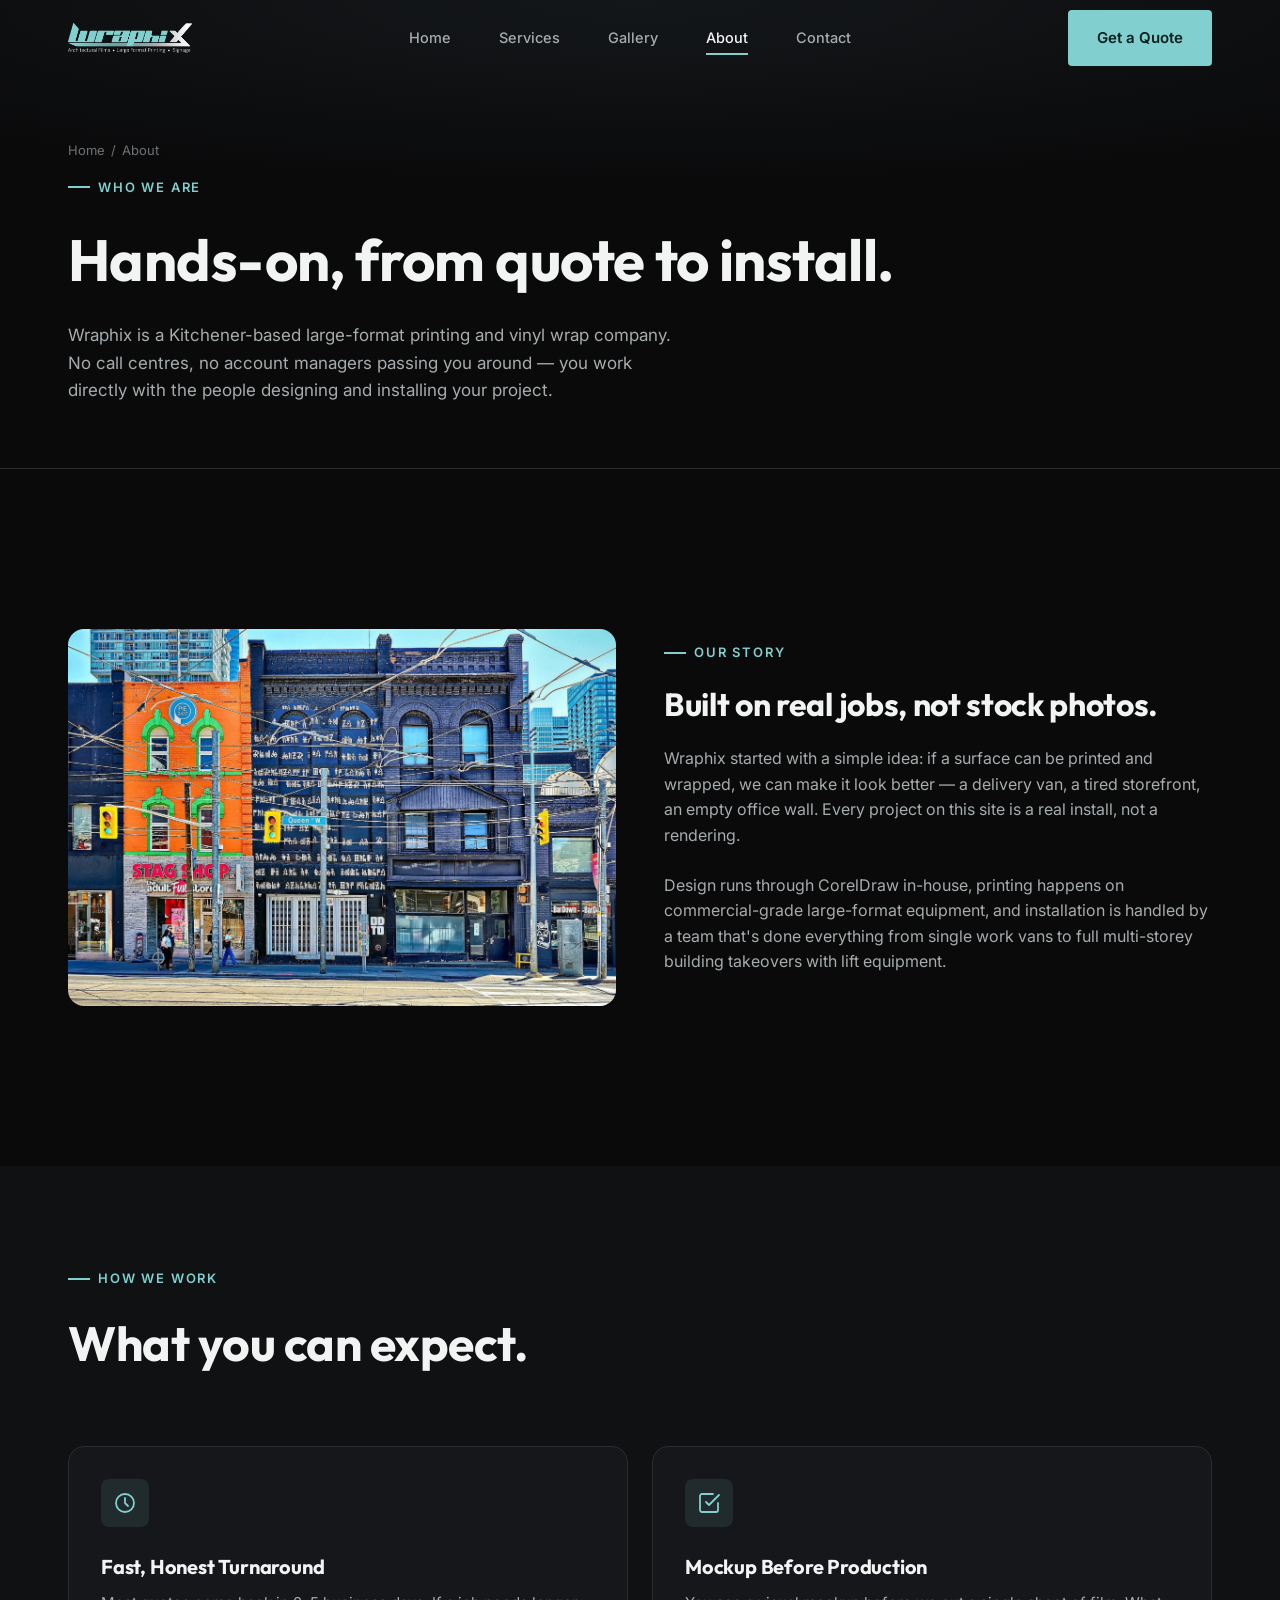
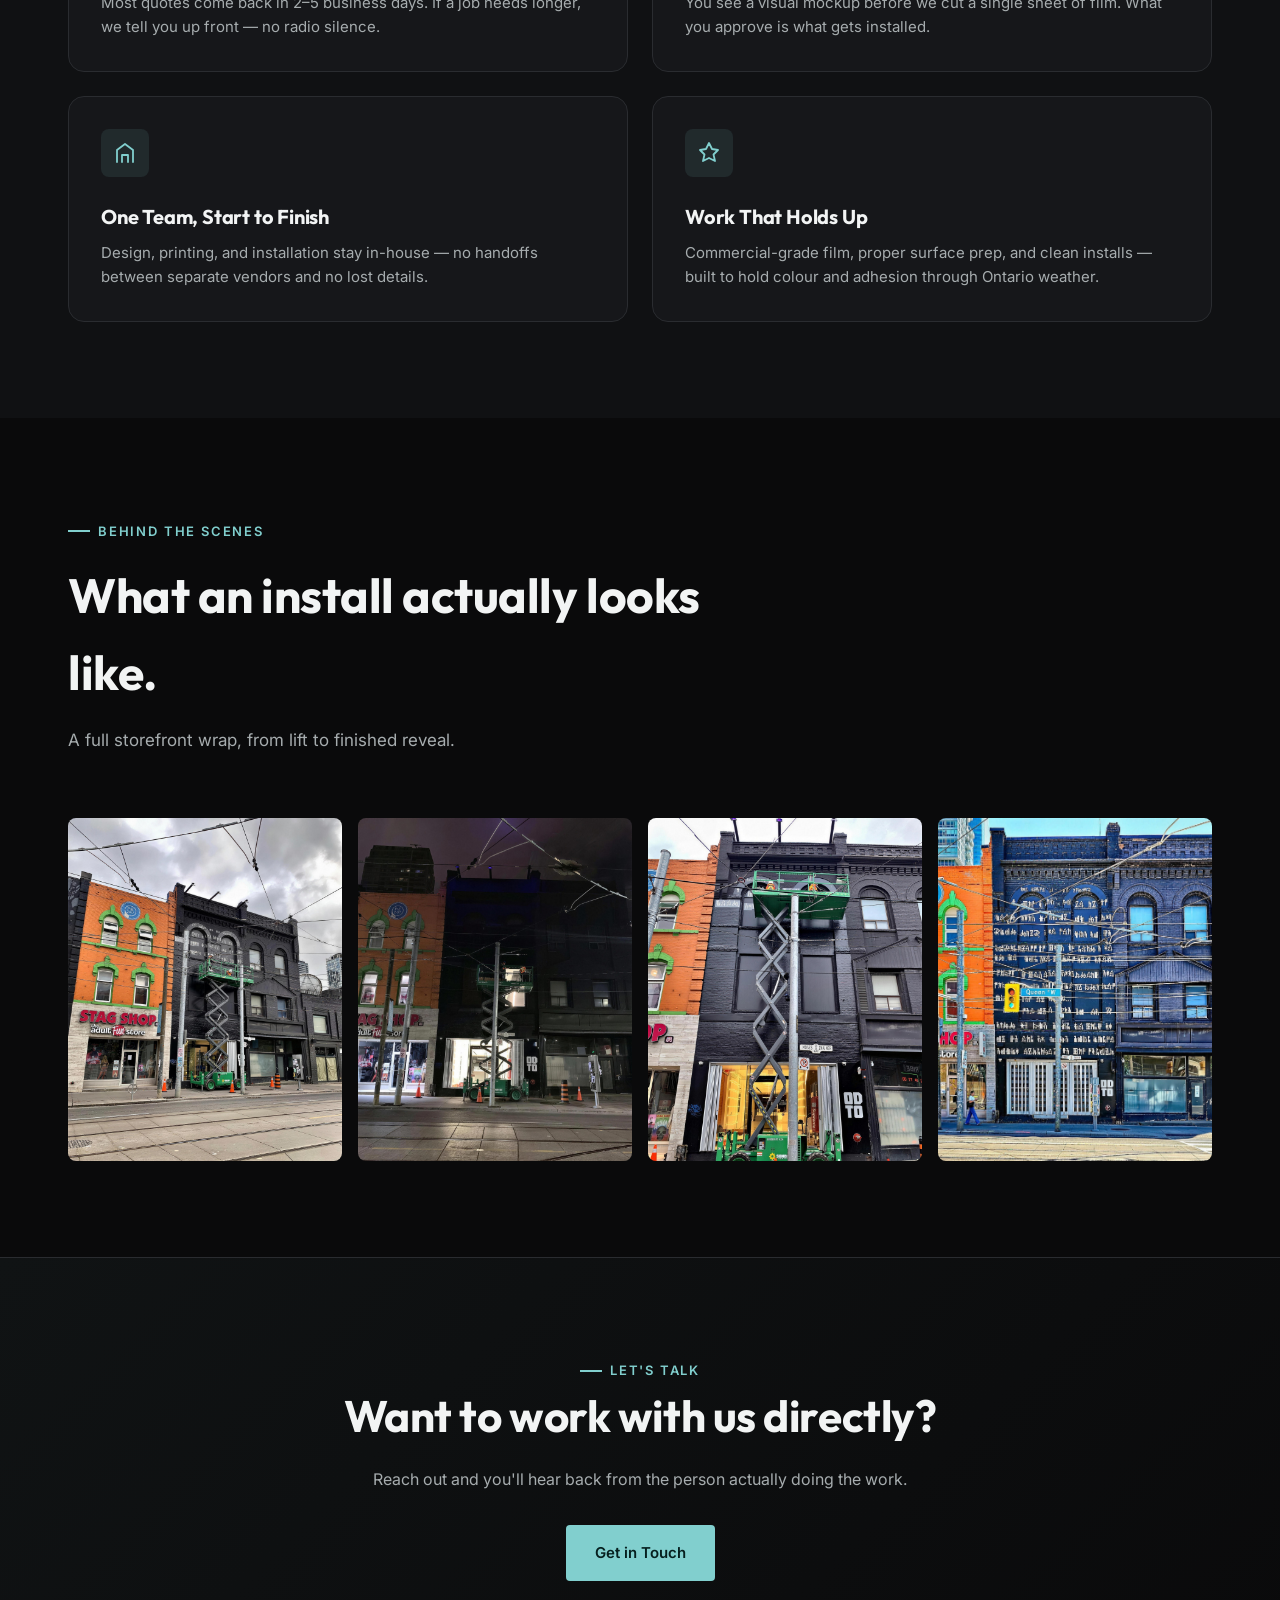
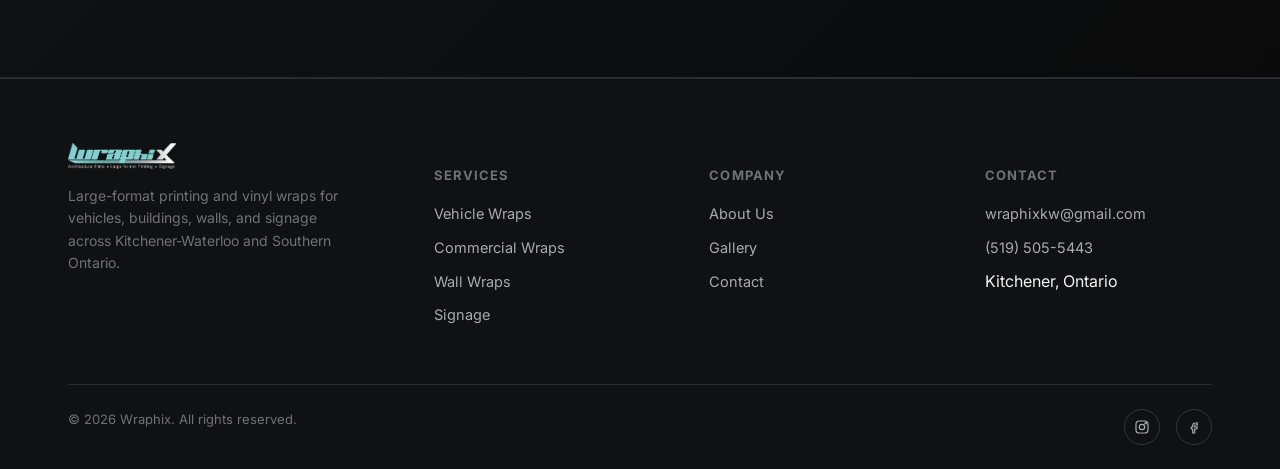
==== about.html @ d56a000b "Wraphix website: 5-page static site with curated gallery Co-Authored-By: Claude Fable 5 <noreply@ant" ====
<!DOCTYPE html>
<html lang="en">
<head>
<meta charset="UTF-8">
<meta name="viewport" content="width=device-width, initial-scale=1.0">
<title>About — Wraphix | Kitchener, Ontario</title>
<meta name="description" content="Wraphix is a hands-on large-format printing and vinyl wrap company based in Kitchener, Ontario — in-house design, printing, and installation.">
<link rel="icon" type="image/png" sizes="32x32" href="assets/logo/favicon-32.png">
<link rel="apple-touch-icon" href="assets/logo/favicon-180.png">
<link rel="preconnect" href="https://fonts.googleapis.com">
<link rel="preconnect" href="https://fonts.gstatic.com" crossorigin>
<link href="https://fonts.googleapis.com/css2?family=Outfit:wght@500;600;700;800&family=Inter:wght@400;500;600;700&display=swap" rel="stylesheet">
<link rel="stylesheet" href="css/styles.css">
</head>
<body>

<nav class="nav">
  <div class="container nav__inner">
    <a href="index.html" class="nav__logo"><img src="assets/logo/wraphix-logo-trimmed.png" alt="Wraphix"></a>
    <div class="nav__links">
      <a href="index.html">Home</a>
      <a href="services.html">Services</a>
      <a href="gallery.html">Gallery</a>
      <a href="about.html" class="is-active">About</a>
      <a href="contact.html">Contact</a>
    </div>
    <div class="nav__actions">
      <a href="contact.html" class="btn btn-primary">Get a Quote</a>
    </div>
    <button class="nav__burger" aria-label="Open menu"><span></span><span></span><span></span></button>
  </div>
</nav>

<div class="mobile-menu">
  <a href="index.html">Home</a>
  <a href="services.html">Services</a>
  <a href="gallery.html">Gallery</a>
  <a href="about.html">About</a>
  <a href="contact.html">Contact</a>
  <a href="contact.html" class="btn btn-primary">Get a Quote</a>
</div>

<section class="page-hero">
  <div class="container">
    <div class="breadcrumb reveal is-visible"><a href="index.html">Home</a><span>/</span><span>About</span></div>
    <span class="eyebrow reveal is-visible" style="margin-top:16px;">Who We Are</span>
    <h1 class="reveal is-visible" style="transition-delay:80ms">Hands-on, from quote to install.</h1>
    <p class="reveal is-visible" style="transition-delay:160ms">Wraphix is a Kitchener-based large-format printing and vinyl wrap company. No call centres, no account managers passing you around — you work directly with the people designing and installing your project.</p>
  </div>
</section>

<section class="section">
  <div class="container">
    <div class="service-detail reveal">
      <div class="service-detail__media">
        <img src="assets/photos/source_normalized/photo_077.jpg" alt="Finished storefront wrap installation, daytime reveal">
      </div>
      <div class="service-detail__body">
        <span class="eyebrow">Our Story</span>
        <h3>Built on real jobs, not stock photos.</h3>
        <p>Wraphix started with a simple idea: if a surface can be printed and wrapped, we can make it look better — a delivery van, a tired storefront, an empty office wall. Every project on this site is a real install, not a rendering.</p>
        <p>Design runs through CorelDraw in-house, printing happens on commercial-grade large-format equipment, and installation is handled by a team that's done everything from single work vans to full multi-storey building takeovers with lift equipment.</p>
      </div>
    </div>
  </div>
</section>

<section class="section section--alt">
  <div class="container">
    <div class="section-head reveal">
      <span class="eyebrow">How We Work</span>
      <h2>What you can expect.</h2>
    </div>
    <div class="values-grid reveal-stagger">
      <div class="card">
        <div class="card__icon">
          <svg viewBox="0 0 24 24" fill="none" stroke="currentColor" stroke-width="1.8" stroke-linecap="round" stroke-linejoin="round"><circle cx="12" cy="12" r="9"/><path d="M12 7v5l3 3"/></svg>
        </div>
        <h3>Fast, Honest Turnaround</h3>
        <p>Most quotes come back in 2–5 business days. If a job needs longer, we tell you up front — no radio silence.</p>
      </div>
      <div class="card">
        <div class="card__icon">
          <svg viewBox="0 0 24 24" fill="none" stroke="currentColor" stroke-width="1.8" stroke-linecap="round" stroke-linejoin="round"><path d="M9 11l3 3L22 4"/><path d="M21 12v7a2 2 0 0 1-2 2H5a2 2 0 0 1-2-2V5a2 2 0 0 1 2-2h11"/></svg>
        </div>
        <h3>Mockup Before Production</h3>
        <p>You see a visual mockup before we cut a single sheet of film. What you approve is what gets installed.</p>
      </div>
      <div class="card">
        <div class="card__icon">
          <svg viewBox="0 0 24 24" fill="none" stroke="currentColor" stroke-width="1.8" stroke-linecap="round" stroke-linejoin="round"><path d="M4 21V9l8-6 8 6v12"/><path d="M9 21v-7h6v7"/></svg>
        </div>
        <h3>One Team, Start to Finish</h3>
        <p>Design, printing, and installation stay in-house — no handoffs between separate vendors and no lost details.</p>
      </div>
      <div class="card">
        <div class="card__icon">
          <svg viewBox="0 0 24 24" fill="none" stroke="currentColor" stroke-width="1.8" stroke-linecap="round" stroke-linejoin="round"><path d="M12 2l3 6 6 1-4.5 4.5L18 20l-6-3-6 3 1.5-6.5L3 9l6-1z"/></svg>
        </div>
        <h3>Work That Holds Up</h3>
        <p>Commercial-grade film, proper surface prep, and clean installs — built to hold colour and adhesion through Ontario weather.</p>
      </div>
    </div>
  </div>
</section>

<section class="section">
  <div class="container">
    <div class="section-head reveal">
      <span class="eyebrow">Behind The Scenes</span>
      <h2>What an install actually looks like.</h2>
      <p>A full storefront wrap, from lift to finished reveal.</p>
    </div>
    <div class="gallery-grid reveal-stagger">
      <div class="gallery-item" data-category="building">
        <img src="assets/photos/source_normalized/photo_005.jpg" data-full="assets/photos/source_normalized/photo_005.jpg" alt="Storefront wrap install in progress, daytime, scissor lift">
        <div class="gallery-item__overlay"><span class="gallery-item__tag">In Progress</span></div>
      </div>
      <div class="gallery-item" data-category="building">
        <img src="assets/photos/source_normalized/photo_069.jpg" data-full="assets/photos/source_normalized/photo_069.jpg" alt="Storefront wrap install at night with lit scissor lift">
        <div class="gallery-item__overlay"><span class="gallery-item__tag">Night Install</span></div>
      </div>
      <div class="gallery-item" data-category="building">
        <img src="assets/photos/source_normalized/photo_071.jpg" data-full="assets/photos/source_normalized/photo_071.jpg" alt="Straight-on night shot of storefront install">
        <div class="gallery-item__overlay"><span class="gallery-item__tag">Night Install</span></div>
      </div>
      <div class="gallery-item" data-category="building">
        <img src="assets/photos/source_normalized/photo_077.jpg" data-full="assets/photos/source_normalized/photo_077.jpg" alt="Finished daytime reveal of the completed storefront wrap">
        <div class="gallery-item__overlay"><span class="gallery-item__tag">Finished</span></div>
      </div>
    </div>
  </div>
</section>

<section class="cta-band">
  <div class="container reveal">
    <span class="eyebrow" style="justify-content:center;">Let's Talk</span>
    <h2>Want to work with us directly?</h2>
    <p>Reach out and you'll hear back from the person actually doing the work.</p>
    <a href="contact.html" class="btn btn-primary">Get in Touch</a>
  </div>
</section>

<footer class="footer">
  <div class="container">
    <div class="footer__top">
      <div class="footer__logo">
        <img src="assets/logo/wraphix-logo-trimmed.png" alt="Wraphix">
        <p>Large-format printing and vinyl wraps for vehicles, buildings, walls, and signage across Kitchener-Waterloo and Southern Ontario.</p>
      </div>
      <div>
        <h5>Services</h5>
        <ul>
          <li><a href="services.html#vehicle-wraps">Vehicle Wraps</a></li>
          <li><a href="services.html#building-wraps">Commercial Wraps</a></li>
          <li><a href="services.html#wall-wraps">Wall Wraps</a></li>
          <li><a href="services.html#signage">Signage</a></li>
        </ul>
      </div>
      <div>
        <h5>Company</h5>
        <ul>
          <li><a href="about.html">About Us</a></li>
          <li><a href="gallery.html">Gallery</a></li>
          <li><a href="contact.html">Contact</a></li>
        </ul>
      </div>
      <div>
        <h5>Contact</h5>
        <ul>
          <li><a href="mailto:wraphixkw@gmail.com">wraphixkw@gmail.com</a></li>
          <li><a href="tel:+15195055443">(519) 505-5443</a></li>
          <li>Kitchener, Ontario</li>
        </ul>
      </div>
    </div>
    <div class="footer__bottom">
      <span>&copy; <span id="year"></span> Wraphix. All rights reserved.</span>
      <div class="social-row">
        <a href="#" aria-label="Instagram"><svg viewBox="0 0 24 24" fill="none" stroke="currentColor" stroke-width="1.8"><rect x="3" y="3" width="18" height="18" rx="5"/><circle cx="12" cy="12" r="4"/><circle cx="17.5" cy="6.5" r="1"/></svg></a>
        <a href="#" aria-label="Facebook"><svg viewBox="0 0 24 24" fill="none" stroke="currentColor" stroke-width="1.8"><path d="M14 9h3V6h-3a4 4 0 0 0-4 4v2H8v3h2v6h3v-6h3l1-3h-4v-2a1 1 0 0 1 1-1z"/></svg></a>
      </div>
    </div>
  </div>
</footer>

<div class="lightbox">
  <button class="lightbox__close" aria-label="Close"><svg viewBox="0 0 24 24" fill="none" stroke="currentColor" stroke-width="2"><path d="M6 6l12 12M18 6L6 18"/></svg></button>
  <button class="lightbox__nav lightbox__nav--prev" aria-label="Previous"><svg viewBox="0 0 24 24" fill="none" stroke="currentColor" stroke-width="2"><path d="M15 18l-6-6 6-6"/></svg></button>
  <img src="" alt="">
  <button class="lightbox__nav lightbox__nav--next" aria-label="Next"><svg viewBox="0 0 24 24" fill="none" stroke="currentColor" stroke-width="2"><path d="M9 18l6-6-6-6"/></svg></button>
</div>

<script src="js/main.js"></script>
</body>
</html>
---- css/styles.css ----
/* ==========================================================================
   Wraphix — Design System
   Matte black / satin black + Tiffany blue
   ========================================================================== */

:root {
  /* Brand */
  --color-black: #0a0a0b;
  --color-black-soft: #101113;
  --color-surface: #16171a;
  --color-surface-2: #1d1f22;
  --color-border: #2a2c30;
  --color-border-light: #35373c;

  --color-tiffany: #81cfce;
  --color-tiffany-bright: #9fe3e1;
  --color-tiffany-dim: #5da6a5;
  --color-tiffany-10: rgba(129, 207, 206, 0.1);
  --color-tiffany-20: rgba(129, 207, 206, 0.2);

  --color-text: #f2f4f4;
  --color-text-muted: #a6acae;
  --color-text-dim: #6e7376;

  --color-danger: #e5484d;
  --color-success: #81cfce;

  /* Type */
  --font-display: 'Outfit', 'Helvetica Neue', Arial, sans-serif;
  --font-body: 'Inter', 'Helvetica Neue', Arial, sans-serif;

  /* Spacing (8pt scale) */
  --space-1: 4px;
  --space-2: 8px;
  --space-3: 16px;
  --space-4: 24px;
  --space-5: 32px;
  --space-6: 48px;
  --space-7: 64px;
  --space-8: 96px;
  --space-9: 128px;

  /* Radius */
  --radius-sm: 4px;
  --radius-md: 8px;
  --radius-lg: 16px;

  /* Motion */
  --ease-out: cubic-bezier(0.16, 1, 0.3, 1);
  --ease-in-out: cubic-bezier(0.65, 0, 0.35, 1);
  --dur-fast: 180ms;
  --dur-base: 280ms;
  --dur-slow: 500ms;

  /* Layout */
  --container-max: 1240px;
  --nav-height: 76px;
}

/* ---- Reset ---- */
*, *::before, *::after { box-sizing: border-box; }
html { -webkit-text-size-adjust: 100%; scroll-behavior: smooth; }
@media (prefers-reduced-motion: reduce) {
  html { scroll-behavior: auto; }
  *, *::before, *::after {
    animation-duration: 0.01ms !important;
    animation-iteration-count: 1 !important;
    transition-duration: 0.01ms !important;
    scroll-behavior: auto !important;
  }
}

body {
  margin: 0;
  background: var(--color-black);
  color: var(--color-text);
  font-family: var(--font-body);
  font-size: 16px;
  line-height: 1.6;
  -webkit-font-smoothing: antialiased;
  overflow-x: hidden;
}

img { max-width: 100%; display: block; }
a { color: inherit; text-decoration: none; }
button { font-family: inherit; cursor: pointer; }
ul { margin: 0; padding: 0; list-style: none; }
h1, h2, h3, h4 { margin: 0; font-family: var(--font-display); font-weight: 700; letter-spacing: -0.01em; }
p { margin: 0; }

.container {
  max-width: var(--container-max);
  margin: 0 auto;
  padding: 0 var(--space-4);
}
@media (min-width: 768px) {
  .container { padding: 0 var(--space-6); }
}

section { position: relative; }

/* ---- Utility ---- */
.eyebrow {
  display: inline-flex;
  align-items: center;
  gap: var(--space-2);
  font-family: var(--font-body);
  font-size: 13px;
  font-weight: 600;
  letter-spacing: 0.14em;
  text-transform: uppercase;
  color: var(--color-tiffany);
}
.eyebrow::before {
  content: '';
  width: 22px;
  height: 2px;
  background: var(--color-tiffany);
  display: inline-block;
}

.text-muted { color: var(--color-text-muted); }

.btn {
  display: inline-flex;
  align-items: center;
  justify-content: center;
  gap: var(--space-2);
  padding: 15px 28px;
  border-radius: var(--radius-sm);
  font-family: var(--font-body);
  font-weight: 600;
  font-size: 15px;
  border: 1.5px solid transparent;
  transition: transform var(--dur-fast) var(--ease-out), background var(--dur-base) var(--ease-out), border-color var(--dur-base) var(--ease-out), box-shadow var(--dur-base) var(--ease-out);
  touch-action: manipulation;
  min-height: 48px;
  white-space: nowrap;
}
.btn:active { transform: scale(0.97); }
.btn-primary {
  background: var(--color-tiffany);
  color: #06201f;
}
.btn-primary:hover {
  background: var(--color-tiffany-bright);
  box-shadow: 0 0 0 6px var(--color-tiffany-10);
}
.btn-outline {
  background: transparent;
  border-color: var(--color-border-light);
  color: var(--color-text);
}
.btn-outline:hover {
  border-color: var(--color-tiffany);
  color: var(--color-tiffany);
}
.btn-block { width: 100%; }

/* ---- Nav ---- */
.nav {
  position: fixed;
  top: 0; left: 0; right: 0;
  height: var(--nav-height);
  display: flex;
  align-items: center;
  z-index: 1000;
  background: transparent;
  border-bottom: 1px solid transparent;
  transition: background var(--dur-base) var(--ease-out), border-color var(--dur-base) var(--ease-out), height var(--dur-base) var(--ease-out);
}
.nav.is-scrolled {
  background: rgba(10, 10, 11, 0.86);
  backdrop-filter: blur(14px);
  -webkit-backdrop-filter: blur(14px);
  border-bottom: 1px solid var(--color-border);
  height: 68px;
}
.nav__inner {
  width: 100%;
  display: flex;
  align-items: center;
  justify-content: space-between;
  gap: var(--space-4);
}
.nav__logo img { height: 30px; width: auto; }
.nav__links {
  display: none;
  align-items: center;
  gap: var(--space-6);
}
.nav__links a {
  font-size: 14.5px;
  font-weight: 500;
  color: var(--color-text-muted);
  position: relative;
  padding: 6px 0;
  transition: color var(--dur-fast) var(--ease-out);
}
.nav__links a:hover, .nav__links a.is-active { color: var(--color-text); }
.nav__links a::after {
  content: '';
  position: absolute;
  left: 0; right: 100%; bottom: 0;
  height: 2px;
  background: var(--color-tiffany);
  transition: right var(--dur-base) var(--ease-out);
}
.nav__links a:hover::after, .nav__links a.is-active::after { right: 0; }
.nav__actions { display: none; align-items: center; gap: var(--space-4); }
@media (min-width: 900px) {
  .nav__links, .nav__actions { display: flex; }
}

.nav__burger {
  display: flex;
  flex-direction: column;
  justify-content: center;
  gap: 5px;
  width: 44px;
  height: 44px;
  align-items: center;
  background: none;
  border: none;
  z-index: 1100;
}
.nav__burger span {
  width: 22px;
  height: 2px;
  background: var(--color-text);
  transition: transform var(--dur-base) var(--ease-out), opacity var(--dur-fast);
}
.nav__burger.is-open span:nth-child(1) { transform: translateY(7px) rotate(45deg); }
.nav__burger.is-open span:nth-child(2) { opacity: 0; }
.nav__burger.is-open span:nth-child(3) { transform: translateY(-7px) rotate(-45deg); }
@media (min-width: 900px) { .nav__burger { display: none; } }

.mobile-menu {
  position: fixed;
  inset: 0;
  background: var(--color-black-soft);
  z-index: 1050;
  display: flex;
  flex-direction: column;
  justify-content: center;
  gap: var(--space-5);
  padding: var(--space-6);
  transform: translateY(-100%);
  transition: transform var(--dur-slow) var(--ease-in-out);
  opacity: 0;
  visibility: hidden;
}
.mobile-menu.is-open {
  transform: translateY(0);
  opacity: 1;
  visibility: visible;
}
.mobile-menu a {
  font-family: var(--font-display);
  font-size: 34px;
  font-weight: 600;
  color: var(--color-text);
}
.mobile-menu a:active, .mobile-menu a:hover { color: var(--color-tiffany); }
.mobile-menu .btn { margin-top: var(--space-3); align-self: flex-start; }

/* ---- Hero ---- */
.hero {
  min-height: 100vh;
  min-height: 100dvh;
  display: flex;
  align-items: center;
  padding-top: var(--nav-height);
  position: relative;
  overflow: hidden;
  background: radial-gradient(120% 90% at 50% -10%, #14171a 0%, var(--color-black) 60%);
}
.hero__stripes {
  position: absolute;
  inset: 0;
  z-index: 0;
  opacity: 0.5;
  background-image: repeating-linear-gradient(
    115deg,
    transparent 0px,
    transparent 68px,
    rgba(129,207,206,0.05) 68px,
    rgba(129,207,206,0.05) 70px
  );
  animation: stripeDrift 34s linear infinite;
}
@keyframes stripeDrift {
  from { background-position: 0 0; }
  to { background-position: 900px 0; }
}
.hero__glow {
  position: absolute;
  width: 60vw;
  height: 60vw;
  max-width: 700px;
  max-height: 700px;
  border-radius: 50%;
  background: radial-gradient(circle, rgba(129,207,206,0.16), transparent 70%);
  top: 10%;
  right: -10%;
  z-index: 0;
  pointer-events: none;
}
.hero__content { position: relative; z-index: 2; max-width: 780px; padding-top: var(--space-6); padding-bottom: var(--space-7); }
.hero__title {
  font-size: clamp(40px, 8vw, 84px);
  line-height: 1.02;
  margin: var(--space-4) 0 var(--space-4);
  color: var(--color-text);
}
.hero__title em {
  font-style: normal;
  color: var(--color-tiffany);
}
.hero__sub {
  font-size: clamp(16px, 2vw, 19px);
  color: var(--color-text-muted);
  max-width: 560px;
  margin-bottom: var(--space-6);
}
.hero__ctas { display: flex; flex-wrap: wrap; gap: var(--space-3); }
.hero__stats {
  display: grid;
  grid-template-columns: repeat(3, 1fr);
  gap: var(--space-4);
  margin-top: var(--space-7);
  max-width: 640px;
}
.hero__stat-num {
  font-family: var(--font-display);
  font-size: clamp(24px, 4vw, 34px);
  font-weight: 700;
  color: var(--color-text);
}
.hero__stat-label {
  font-size: 13px;
  color: var(--color-text-dim);
  margin-top: 2px;
}
.hero__scroll {
  position: absolute;
  bottom: var(--space-4);
  left: 50%;
  transform: translateX(-50%);
  display: flex;
  flex-direction: column;
  align-items: center;
  gap: var(--space-2);
  color: var(--color-text-dim);
  font-size: 11px;
  letter-spacing: 0.12em;
  text-transform: uppercase;
  z-index: 2;
}
.hero__scroll-line {
  width: 1px;
  height: 34px;
  background: linear-gradient(to bottom, var(--color-tiffany), transparent);
  animation: scrollPulse 1.8s ease-in-out infinite;
}
@keyframes scrollPulse {
  0%, 100% { opacity: 0.3; }
  50% { opacity: 1; }
}

/* ---- Section scaffolding ---- */
.section { padding: var(--space-8) 0; }
.section-head { max-width: 640px; margin-bottom: var(--space-7); }
.section-head h2 {
  font-size: clamp(30px, 4.5vw, 48px);
  margin-top: var(--space-3);
  color: var(--color-text);
}
.section-head p { margin-top: var(--space-3); color: var(--color-text-muted); font-size: 17px; }
.section--alt { background: var(--color-black-soft); }

/* ---- Reveal-on-scroll ---- */
.reveal {
  opacity: 0;
  transform: translateY(28px);
  transition: opacity var(--dur-slow) var(--ease-out), transform var(--dur-slow) var(--ease-out);
}
.reveal.is-visible { opacity: 1; transform: translateY(0); }
.reveal-stagger > * {
  opacity: 0;
  transform: translateY(24px);
  transition: opacity var(--dur-slow) var(--ease-out), transform var(--dur-slow) var(--ease-out);
}
.reveal-stagger.is-visible > * { opacity: 1; transform: translateY(0); }
.reveal-stagger.is-visible > *:nth-child(1) { transition-delay: 0ms; }
.reveal-stagger.is-visible > *:nth-child(2) { transition-delay: 60ms; }
.reveal-stagger.is-visible > *:nth-child(3) { transition-delay: 120ms; }
.reveal-stagger.is-visible > *:nth-child(4) { transition-delay: 180ms; }
.reveal-stagger.is-visible > *:nth-child(5) { transition-delay: 240ms; }
.reveal-stagger.is-visible > *:nth-child(6) { transition-delay: 300ms; }

/* ---- Service cards ---- */
.grid-services {
  display: grid;
  grid-template-columns: 1fr;
  gap: var(--space-4);
}
@media (min-width: 640px) { .grid-services { grid-template-columns: repeat(2, 1fr); } }
@media (min-width: 1024px) { .grid-services { grid-template-columns: repeat(3, 1fr); } }

.card {
  background: var(--color-surface);
  border: 1px solid var(--color-border);
  border-radius: var(--radius-lg);
  padding: var(--space-5);
  transition: border-color var(--dur-base) var(--ease-out), transform var(--dur-base) var(--ease-out), background var(--dur-base) var(--ease-out);
}
.card:hover {
  border-color: var(--color-tiffany-dim);
  transform: translateY(-4px);
  background: var(--color-surface-2);
}
.card__icon {
  width: 48px;
  height: 48px;
  border-radius: var(--radius-md);
  background: var(--color-tiffany-10);
  display: flex;
  align-items: center;
  justify-content: center;
  color: var(--color-tiffany);
  margin-bottom: var(--space-4);
  transition: background var(--dur-base) var(--ease-out), transform var(--dur-base) var(--ease-out);
}
.card:hover .card__icon { background: var(--color-tiffany); color: #06201f; transform: scale(1.06); }
.card__icon svg { width: 24px; height: 24px; }
.card h3 { font-size: 20px; margin-bottom: var(--space-2); color: var(--color-text); }
.card p { color: var(--color-text-muted); font-size: 15px; }
.card__link {
  display: inline-flex;
  align-items: center;
  gap: 6px;
  margin-top: var(--space-4);
  font-size: 14px;
  font-weight: 600;
  color: var(--color-tiffany);
}
.card__link svg { width: 16px; height: 16px; transition: transform var(--dur-fast) var(--ease-out); }
.card__link:hover svg { transform: translateX(3px); }

/* ---- Process steps ---- */
.process {
  display: grid;
  grid-template-columns: 1fr;
  gap: var(--space-5);
  counter-reset: step;
}
@media (min-width: 768px) { .process { grid-template-columns: repeat(4, 1fr); } }
.process__step { position: relative; padding-left: var(--space-5); border-left: 1px solid var(--color-border); }
@media (min-width: 768px) { .process__step { padding-left: 0; border-left: none; padding-top: var(--space-5); border-top: 1px solid var(--color-border); } }
.process__num {
  font-family: var(--font-display);
  font-size: 42px;
  font-weight: 700;
  color: var(--color-tiffany);
  opacity: 0.85;
  line-height: 1;
}
.process__step h4 { margin-top: var(--space-2); font-size: 18px; color: var(--color-text); }
.process__step p { margin-top: var(--space-2); color: var(--color-text-muted); font-size: 14.5px; }

/* ---- Gallery ---- */
.filter-bar {
  display: flex;
  gap: var(--space-2);
  flex-wrap: wrap;
  margin-bottom: var(--space-6);
}
.filter-btn {
  padding: 10px 18px;
  border-radius: 999px;
  border: 1px solid var(--color-border-light);
  background: transparent;
  color: var(--color-text-muted);
  font-size: 14px;
  font-weight: 500;
  transition: all var(--dur-base) var(--ease-out);
  min-height: 44px;
}
.filter-btn:hover { border-color: var(--color-tiffany); color: var(--color-text); }
.filter-btn.is-active {
  background: var(--color-tiffany);
  border-color: var(--color-tiffany);
  color: #06201f;
}

.gallery-grid {
  display: grid;
  grid-template-columns: repeat(2, 1fr);
  gap: var(--space-3);
}
@media (min-width: 640px) { .gallery-grid { grid-template-columns: repeat(3, 1fr); } }
@media (min-width: 1024px) { .gallery-grid { grid-template-columns: repeat(4, 1fr); } }

.gallery-item {
  position: relative;
  overflow: hidden;
  border-radius: var(--radius-md);
  aspect-ratio: 4 / 5;
  background: var(--color-surface);
  cursor: pointer;
  transition: transform var(--dur-base) var(--ease-out);
}
.gallery-item.is-hidden { display: none; }
.gallery-item img {
  width: 100%;
  height: 100%;
  object-fit: cover;
  transition: transform var(--dur-slow) var(--ease-out), filter var(--dur-base) var(--ease-out);
}
.gallery-item:hover img { transform: scale(1.08); }
.gallery-item__overlay {
  position: absolute;
  inset: 0;
  background: linear-gradient(to top, rgba(10,10,11,0.88) 0%, rgba(10,10,11,0) 55%);
  display: flex;
  align-items: flex-end;
  padding: var(--space-3);
  opacity: 0;
  transition: opacity var(--dur-base) var(--ease-out);
}
.gallery-item:hover .gallery-item__overlay { opacity: 1; }
.gallery-item__tag {
  font-size: 12px;
  font-weight: 600;
  letter-spacing: 0.04em;
  color: var(--color-tiffany-bright);
  text-transform: uppercase;
}

/* Lightbox */
.lightbox {
  position: fixed;
  inset: 0;
  background: rgba(6, 6, 7, 0.95);
  z-index: 2000;
  display: flex;
  align-items: center;
  justify-content: center;
  padding: var(--space-4);
  opacity: 0;
  visibility: hidden;
  transition: opacity var(--dur-base) var(--ease-out);
}
.lightbox.is-open { opacity: 1; visibility: visible; }
.lightbox img {
  max-width: 92vw;
  max-height: 84vh;
  border-radius: var(--radius-md);
  transform: scale(0.96);
  transition: transform var(--dur-base) var(--ease-out);
}
.lightbox.is-open img { transform: scale(1); }
.lightbox__close {
  position: absolute;
  top: var(--space-4);
  right: var(--space-4);
  width: 48px;
  height: 48px;
  border-radius: 50%;
  background: var(--color-surface);
  border: 1px solid var(--color-border-light);
  display: flex;
  align-items: center;
  justify-content: center;
  color: var(--color-text);
}
.lightbox__close:hover { color: var(--color-tiffany); border-color: var(--color-tiffany); }
.lightbox__nav {
  position: absolute;
  top: 50%;
  transform: translateY(-50%);
  width: 48px;
  height: 48px;
  border-radius: 50%;
  background: var(--color-surface);
  border: 1px solid var(--color-border-light);
  display: flex;
  align-items: center;
  justify-content: center;
  color: var(--color-text);
}
.lightbox__nav:hover { color: var(--color-tiffany); border-color: var(--color-tiffany); }
.lightbox__nav--prev { left: var(--space-4); }
.lightbox__nav--next { right: var(--space-4); }
@media (max-width: 640px) { .lightbox__nav { display: none; } }

/* ---- Logo strip ---- */
.marquee {
  overflow: hidden;
  border-top: 1px solid var(--color-border);
  border-bottom: 1px solid var(--color-border);
  padding: var(--space-5) 0;
}
.marquee__track {
  display: flex;
  gap: var(--space-8);
  white-space: nowrap;
  animation: marqueeScroll 28s linear infinite;
  width: max-content;
}
.marquee__track span {
  font-family: var(--font-display);
  font-size: 22px;
  font-weight: 600;
  color: var(--color-text-dim);
  letter-spacing: 0.02em;
}
@keyframes marqueeScroll {
  from { transform: translateX(0); }
  to { transform: translateX(-50%); }
}

/* ---- Stats band ---- */
.stats-band {
  display: grid;
  grid-template-columns: repeat(2, 1fr);
  gap: var(--space-5);
}
@media (min-width: 768px) { .stats-band { grid-template-columns: repeat(4, 1fr); } }
.stat-block { text-align: left; }
.stat-block__num {
  font-family: var(--font-display);
  font-size: clamp(32px, 5vw, 52px);
  font-weight: 700;
  color: var(--color-tiffany);
}
.stat-block__label { color: var(--color-text-muted); font-size: 14px; margin-top: var(--space-2); }

/* ---- Testimonials ---- */
.testimonial-card {
  background: var(--color-surface);
  border: 1px solid var(--color-border);
  border-radius: var(--radius-lg);
  padding: var(--space-5);
}
.testimonial-card p.quote { font-size: 17px; color: var(--color-text); line-height: 1.6; }
.testimonial-card .who { margin-top: var(--space-4); display: flex; align-items: center; gap: var(--space-3); }
.testimonial-card .who .initials {
  width: 40px; height: 40px; border-radius: 50%;
  background: var(--color-tiffany-10); color: var(--color-tiffany);
  display: flex; align-items: center; justify-content: center;
  font-weight: 700; font-size: 14px;
}
.testimonial-card .who .name { font-weight: 600; font-size: 14px; }
.testimonial-card .who .role { color: var(--color-text-dim); font-size: 13px; }
.stars { color: var(--color-tiffany); display: flex; gap: 2px; margin-bottom: var(--space-3); }
.stars svg { width: 15px; height: 15px; }

/* ---- CTA band ---- */
.cta-band {
  background: linear-gradient(135deg, #101314 0%, #0a0a0b 100%);
  border-top: 1px solid var(--color-border);
  border-bottom: 1px solid var(--color-border);
  padding: var(--space-8) 0;
  text-align: center;
  position: relative;
  overflow: hidden;
}
.cta-band h2 { font-size: clamp(28px, 4vw, 44px); }
.cta-band p { margin-top: var(--space-3); color: var(--color-text-muted); }
.cta-band .btn { margin-top: var(--space-5); }

/* ---- Footer ---- */
.footer {
  background: var(--color-black-soft);
  border-top: 1px solid var(--color-border);
  padding: var(--space-7) 0 var(--space-4);
}
.footer__top {
  display: grid;
  grid-template-columns: 1fr;
  gap: var(--space-6);
}
@media (min-width: 768px) { .footer__top { grid-template-columns: 1.4fr 1fr 1fr 1fr; } }
.footer__logo img { height: 26px; margin-bottom: var(--space-3); }
.footer__top p { color: var(--color-text-dim); font-size: 14px; max-width: 280px; }
.footer h5 { font-size: 13px; text-transform: uppercase; letter-spacing: 0.08em; color: var(--color-text-dim); margin-bottom: var(--space-3); }
.footer ul li { margin-bottom: var(--space-2); }
.footer ul li a { color: var(--color-text-muted); font-size: 14.5px; transition: color var(--dur-fast); }
.footer ul li a:hover { color: var(--color-tiffany); }
.footer__bottom {
  margin-top: var(--space-6);
  padding-top: var(--space-4);
  border-top: 1px solid var(--color-border);
  display: flex;
  flex-wrap: wrap;
  justify-content: space-between;
  gap: var(--space-3);
  color: var(--color-text-dim);
  font-size: 13px;
}
.social-row { display: flex; gap: var(--space-3); }
.social-row a {
  width: 36px; height: 36px; border-radius: 50%;
  border: 1px solid var(--color-border-light);
  display: flex; align-items: center; justify-content: center;
  color: var(--color-text-muted);
  transition: all var(--dur-base) var(--ease-out);
}
.social-row a:hover { border-color: var(--color-tiffany); color: var(--color-tiffany); }
.social-row svg { width: 16px; height: 16px; }

/* ---- Page hero (non-home) ---- */
.page-hero {
  padding: calc(var(--nav-height) + var(--space-7)) 0 var(--space-7);
  background: radial-gradient(120% 60% at 50% 0%, #14171a 0%, var(--color-black) 65%);
  border-bottom: 1px solid var(--color-border);
}
.page-hero h1 { font-size: clamp(34px, 6vw, 58px); margin-top: var(--space-3); }
.page-hero p { margin-top: var(--space-3); color: var(--color-text-muted); font-size: 17px; max-width: 620px; }
.breadcrumb { font-size: 13px; color: var(--color-text-dim); display:flex; gap: 6px; align-items:center; }
.breadcrumb a:hover { color: var(--color-tiffany); }

/* ---- Detail rows (services page) ---- */
.service-detail {
  display: grid;
  grid-template-columns: 1fr;
  gap: var(--space-6);
  align-items: center;
  padding: var(--space-7) 0;
  border-bottom: 1px solid var(--color-border);
}
@media (min-width: 900px) { .service-detail { grid-template-columns: 1fr 1fr; } }
.service-detail:last-child { border-bottom: none; }
.service-detail.is-reversed .service-detail__media { order: -1; }
@media (min-width: 900px) {
  .service-detail.is-reversed .service-detail__media { order: 2; }
}
.service-detail__media {
  border-radius: var(--radius-lg);
  overflow: hidden;
  aspect-ratio: 16/11;
  background: var(--color-surface);
}
.service-detail__media img { width: 100%; height: 100%; object-fit: cover; }
.service-detail__body h3 { font-size: clamp(24px, 3vw, 32px); margin: var(--space-3) 0; }
.service-detail__body p { color: var(--color-text-muted); font-size: 16px; margin-bottom: var(--space-4); }
.check-list li {
  display: flex;
  gap: var(--space-2);
  align-items: flex-start;
  font-size: 15px;
  color: var(--color-text);
  margin-bottom: var(--space-2);
}
.check-list svg { width: 18px; height: 18px; color: var(--color-tiffany); flex-shrink: 0; margin-top: 2px; }

/* ---- Forms ---- */
.form-grid {
  display: grid;
  grid-template-columns: 1fr;
  gap: var(--space-4);
}
@media (min-width: 640px) { .form-grid.cols-2 { grid-template-columns: 1fr 1fr; } }
.field { display: flex; flex-direction: column; gap: var(--space-2); }
.field label { font-size: 13.5px; font-weight: 600; color: var(--color-text-muted); }
.field label .req { color: var(--color-tiffany); }
.field input, .field select, .field textarea {
  background: var(--color-surface);
  border: 1.5px solid var(--color-border-light);
  border-radius: var(--radius-sm);
  padding: 13px 14px;
  color: var(--color-text);
  font-family: var(--font-body);
  font-size: 15px;
  min-height: 48px;
  transition: border-color var(--dur-fast) var(--ease-out), box-shadow var(--dur-fast) var(--ease-out);
}
.field textarea { min-height: 120px; resize: vertical; }
.field input:focus, .field select:focus, .field textarea:focus {
  outline: none;
  border-color: var(--color-tiffany);
  box-shadow: 0 0 0 4px var(--color-tiffany-10);
}
.field .hint { font-size: 12.5px; color: var(--color-text-dim); }
.field .error-msg { font-size: 12.5px; color: var(--color-danger); display: none; }
.field.has-error input, .field.has-error select, .field.has-error textarea { border-color: var(--color-danger); }
.field.has-error .error-msg { display: block; }
.form-success {
  display: none;
  align-items: center;
  gap: var(--space-3);
  background: var(--color-tiffany-10);
  border: 1px solid var(--color-tiffany-dim);
  border-radius: var(--radius-md);
  padding: var(--space-4);
  margin-top: var(--space-4);
  color: var(--color-tiffany-bright);
  font-size: 14.5px;
}
.form-success.is-visible { display: flex; }
.form-success svg { width: 22px; height: 22px; flex-shrink: 0; }

/* ---- Contact info cards ---- */
.info-card {
  display: flex;
  gap: var(--space-3);
  align-items: flex-start;
  padding: var(--space-4) 0;
  border-bottom: 1px solid var(--color-border);
}
.info-card:last-child { border-bottom: none; }
.info-card__icon {
  width: 40px; height: 40px; border-radius: var(--radius-md);
  background: var(--color-tiffany-10); color: var(--color-tiffany);
  display: flex; align-items: center; justify-content: center; flex-shrink: 0;
}
.info-card__icon svg { width: 20px; height: 20px; }
.info-card h4 { font-size: 15px; color: var(--color-text); margin-bottom: 2px; }
.info-card p, .info-card a { font-size: 14.5px; color: var(--color-text-muted); }
.info-card a:hover { color: var(--color-tiffany); }

/* ---- About page ---- */
.timeline { position: relative; padding-left: var(--space-5); border-left: 1px solid var(--color-border); }
.timeline__item { position: relative; padding-bottom: var(--space-6); }
.timeline__item:last-child { padding-bottom: 0; }
.timeline__item::before {
  content: '';
  position: absolute;
  left: calc(var(--space-5) * -1 - 4px);
  top: 4px;
  width: 9px; height: 9px;
  border-radius: 50%;
  background: var(--color-tiffany);
  box-shadow: 0 0 0 4px var(--color-black);
}
.timeline__year { font-family: var(--font-display); color: var(--color-tiffany); font-size: 14px; font-weight: 700; letter-spacing: 0.04em; }
.timeline__item h4 { margin-top: var(--space-2); font-size: 18px; }
.timeline__item p { margin-top: var(--space-2); color: var(--color-text-muted); font-size: 14.5px; }

.values-grid { display: grid; grid-template-columns: 1fr; gap: var(--space-4); }
@media (min-width: 768px) { .values-grid { grid-template-columns: repeat(2,1fr); } }

/* ---- Misc ---- */
.divider { height: 1px; background: var(--color-border); width: 100%; }
.pill { display: inline-block; padding: 5px 12px; border-radius: 999px; background: var(--color-tiffany-10); color: var(--color-tiffany); font-size: 12.5px; font-weight: 600; }
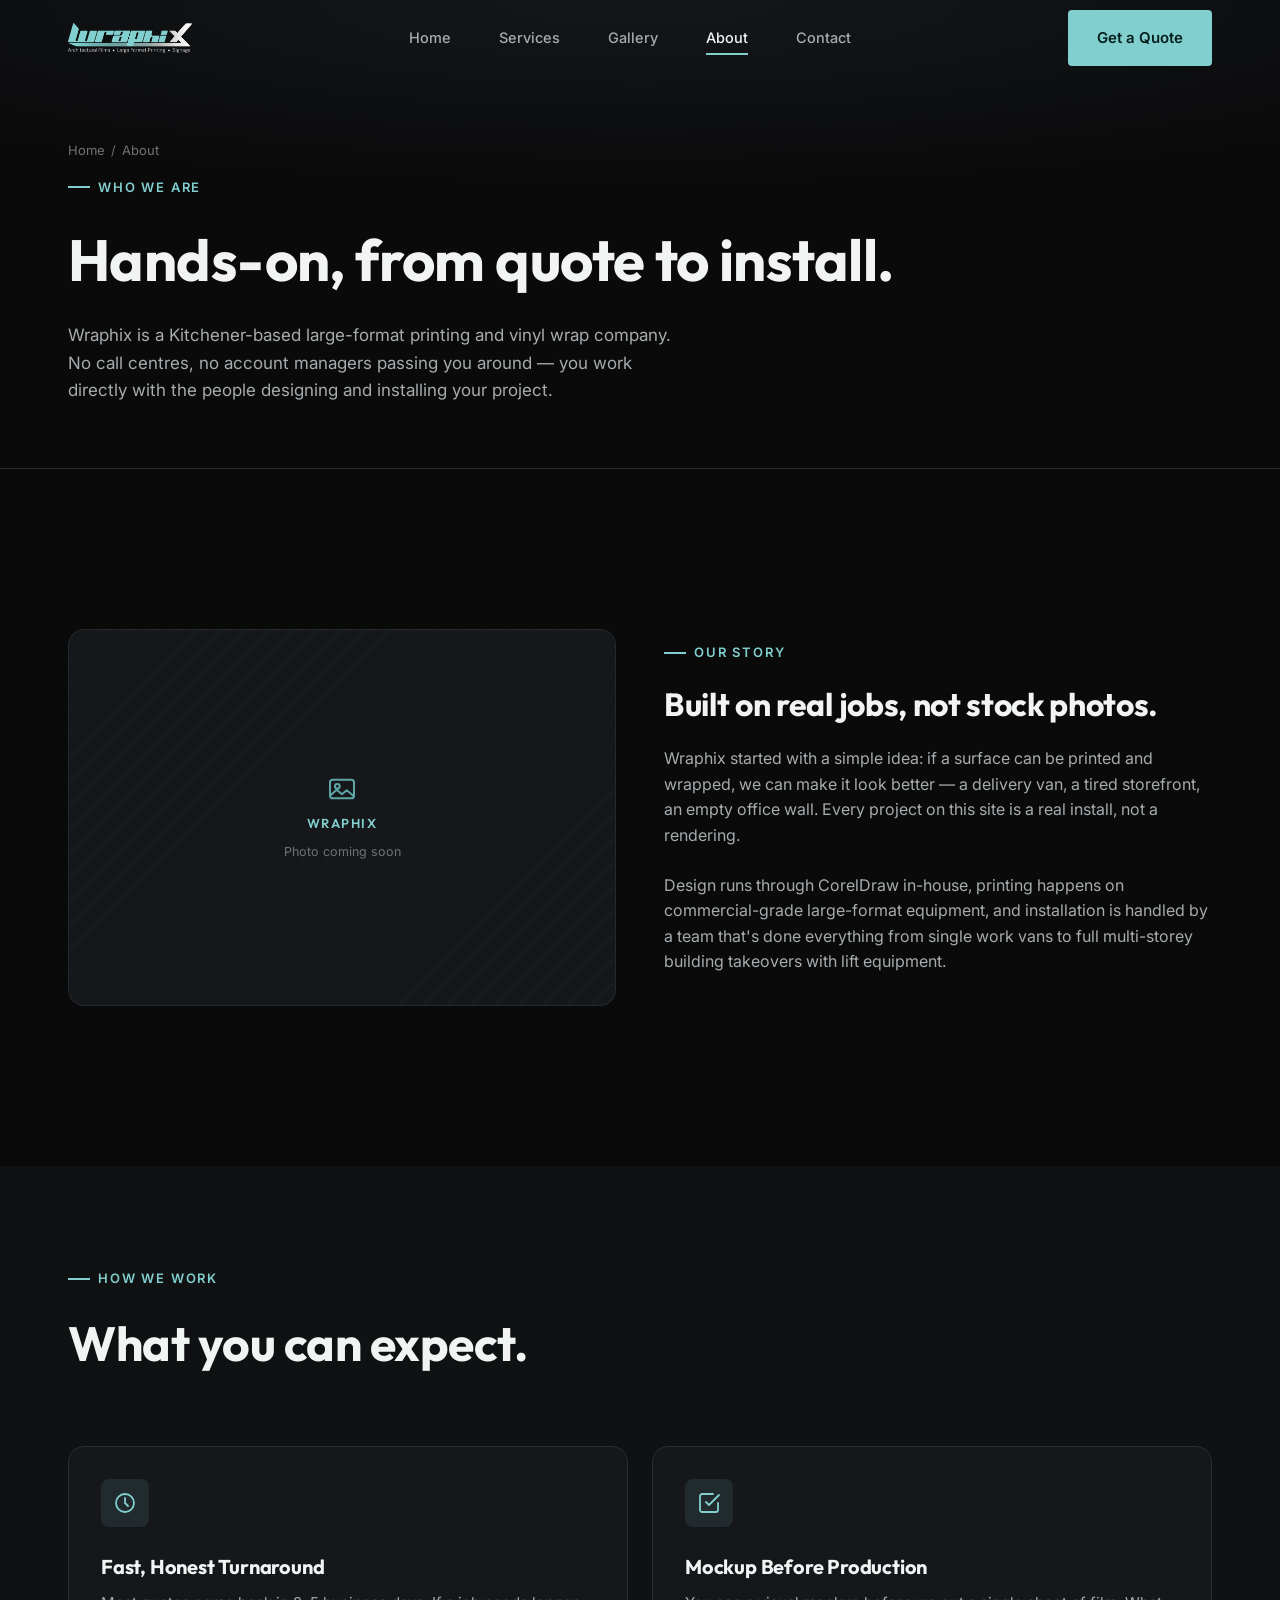
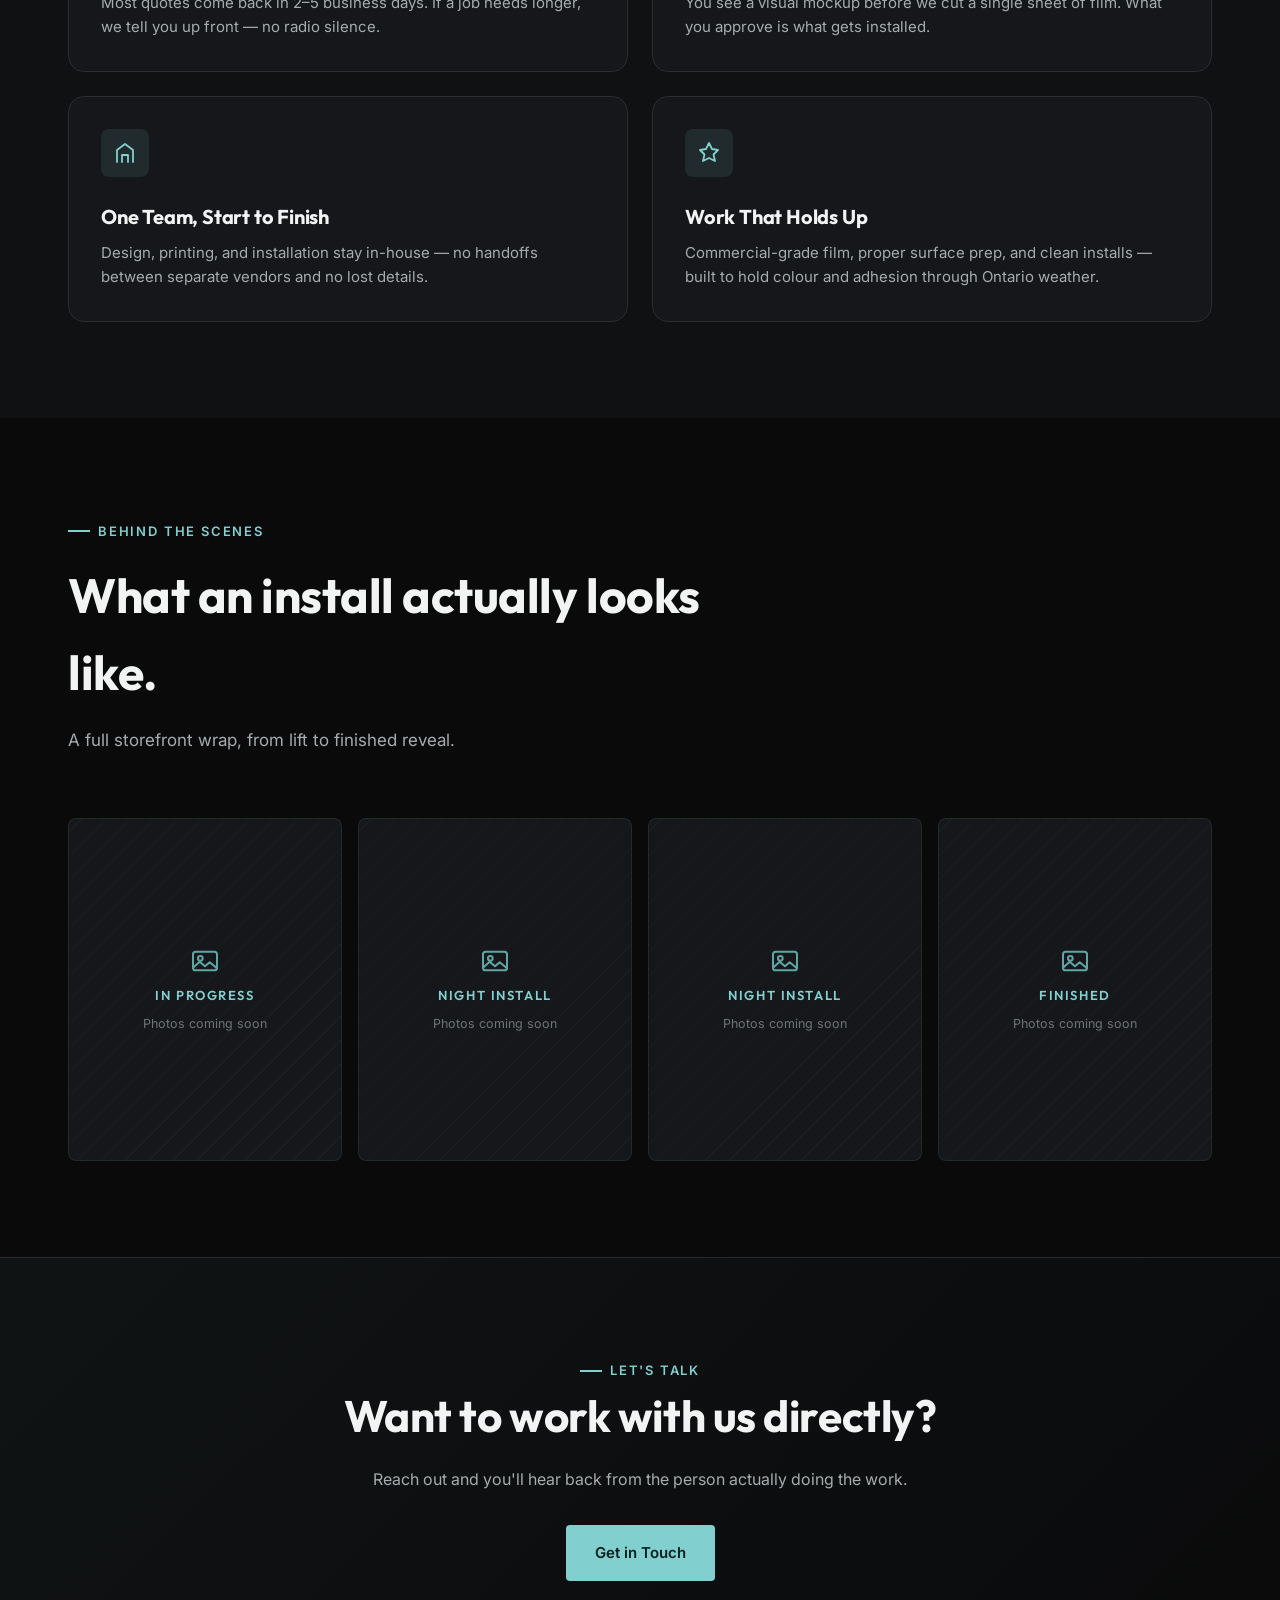
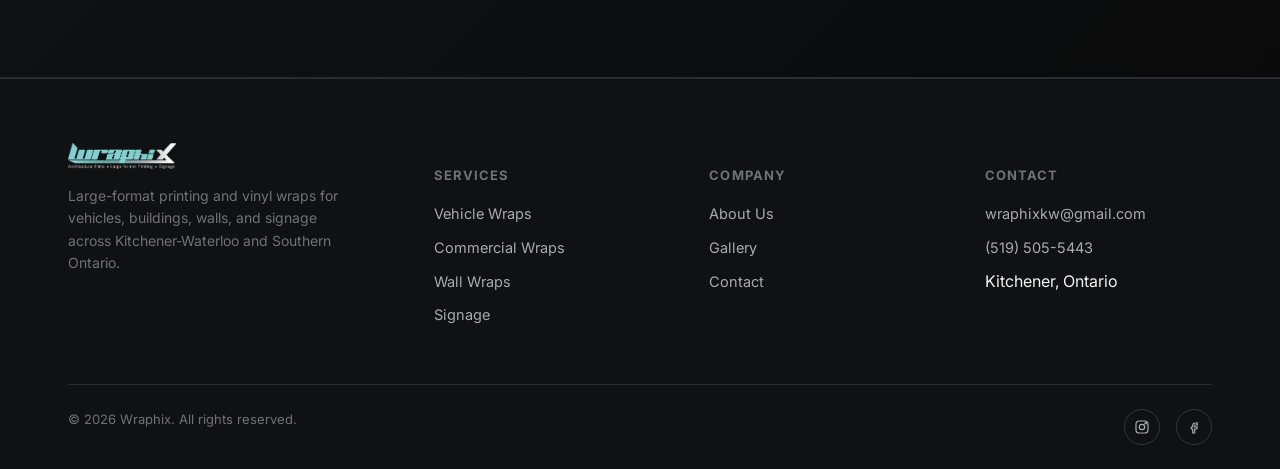
==== commit 30ec0b9a: "Remove all photos pending re-curation; placeholder tiles keep category structure Co-Authored-By: Cla" ====
--- a/about.html
+++ b/about.html
@@ -53,7 +53,11 @@
   <div class="container">
     <div class="service-detail reveal">
       <div class="service-detail__media">
-        <img src="assets/photos/source_normalized/photo_077.jpg" alt="Finished storefront wrap installation, daytime reveal">
+        <div class="media-placeholder">
+          <svg viewBox="0 0 24 24" aria-hidden="true"><rect x="3" y="5" width="18" height="14" rx="2"/><circle cx="8.5" cy="10" r="1.8"/><path d="M3 17l5-4.5 4 3.5 3.5-3 5.5 4.5"/></svg>
+          <span class="media-placeholder__tag">Wraphix</span>
+          <span class="media-placeholder__note">Photo coming soon</span>
+        </div>
       </div>
       <div class="service-detail__body">
         <span class="eyebrow">Our Story</span>
@@ -112,21 +116,33 @@
       <p>A full storefront wrap, from lift to finished reveal.</p>
     </div>
     <div class="gallery-grid reveal-stagger">
-      <div class="gallery-item" data-category="building">
-        <img src="assets/photos/source_normalized/photo_005.jpg" data-full="assets/photos/source_normalized/photo_005.jpg" alt="Storefront wrap install in progress, daytime, scissor lift">
-        <div class="gallery-item__overlay"><span class="gallery-item__tag">In Progress</span></div>
-      </div>
-      <div class="gallery-item" data-category="building">
-        <img src="assets/photos/source_normalized/photo_069.jpg" data-full="assets/photos/source_normalized/photo_069.jpg" alt="Storefront wrap install at night with lit scissor lift">
-        <div class="gallery-item__overlay"><span class="gallery-item__tag">Night Install</span></div>
-      </div>
-      <div class="gallery-item" data-category="building">
-        <img src="assets/photos/source_normalized/photo_071.jpg" data-full="assets/photos/source_normalized/photo_071.jpg" alt="Straight-on night shot of storefront install">
-        <div class="gallery-item__overlay"><span class="gallery-item__tag">Night Install</span></div>
-      </div>
-      <div class="gallery-item" data-category="building">
-        <img src="assets/photos/source_normalized/photo_077.jpg" data-full="assets/photos/source_normalized/photo_077.jpg" alt="Finished daytime reveal of the completed storefront wrap">
-        <div class="gallery-item__overlay"><span class="gallery-item__tag">Finished</span></div>
+      <div class="gallery-item gallery-item--placeholder" data-category="building">
+        <div class="media-placeholder">
+          <svg viewBox="0 0 24 24" aria-hidden="true"><rect x="3" y="5" width="18" height="14" rx="2"/><circle cx="8.5" cy="10" r="1.8"/><path d="M3 17l5-4.5 4 3.5 3.5-3 5.5 4.5"/></svg>
+          <span class="media-placeholder__tag">In Progress</span>
+          <span class="media-placeholder__note">Photos coming soon</span>
+        </div>
+      </div>
+      <div class="gallery-item gallery-item--placeholder" data-category="building">
+        <div class="media-placeholder">
+          <svg viewBox="0 0 24 24" aria-hidden="true"><rect x="3" y="5" width="18" height="14" rx="2"/><circle cx="8.5" cy="10" r="1.8"/><path d="M3 17l5-4.5 4 3.5 3.5-3 5.5 4.5"/></svg>
+          <span class="media-placeholder__tag">Night Install</span>
+          <span class="media-placeholder__note">Photos coming soon</span>
+        </div>
+      </div>
+      <div class="gallery-item gallery-item--placeholder" data-category="building">
+        <div class="media-placeholder">
+          <svg viewBox="0 0 24 24" aria-hidden="true"><rect x="3" y="5" width="18" height="14" rx="2"/><circle cx="8.5" cy="10" r="1.8"/><path d="M3 17l5-4.5 4 3.5 3.5-3 5.5 4.5"/></svg>
+          <span class="media-placeholder__tag">Night Install</span>
+          <span class="media-placeholder__note">Photos coming soon</span>
+        </div>
+      </div>
+      <div class="gallery-item gallery-item--placeholder" data-category="building">
+        <div class="media-placeholder">
+          <svg viewBox="0 0 24 24" aria-hidden="true"><rect x="3" y="5" width="18" height="14" rx="2"/><circle cx="8.5" cy="10" r="1.8"/><path d="M3 17l5-4.5 4 3.5 3.5-3 5.5 4.5"/></svg>
+          <span class="media-placeholder__tag">Finished</span>
+          <span class="media-placeholder__note">Photos coming soon</span>
+        </div>
       </div>
     </div>
   </div>
--- a/css/styles.css
+++ b/css/styles.css
@@ -845,3 +845,41 @@
 /* ---- Misc ---- */
 .divider { height: 1px; background: var(--color-border); width: 100%; }
 .pill { display: inline-block; padding: 5px 12px; border-radius: 999px; background: var(--color-tiffany-10); color: var(--color-tiffany); font-size: 12.5px; font-weight: 600; }
+
+/* ---- Media placeholders (photos temporarily removed pending re-curation) ---- */
+.media-placeholder {
+  width: 100%;
+  height: 100%;
+  display: flex;
+  flex-direction: column;
+  align-items: center;
+  justify-content: center;
+  gap: var(--space-2);
+  padding: var(--space-3);
+  text-align: center;
+  border-radius: inherit;
+  border: 1px solid var(--color-tiffany-10);
+  background:
+    repeating-linear-gradient(-45deg, transparent 0 16px, rgba(129, 207, 206, 0.04) 16px 17px),
+    var(--color-surface);
+}
+.media-placeholder svg {
+  width: 32px;
+  height: 32px;
+  stroke: var(--color-tiffany-dim);
+  fill: none;
+  stroke-width: 1.5;
+  stroke-linecap: round;
+  stroke-linejoin: round;
+}
+.media-placeholder__tag {
+  font-family: var(--font-display);
+  font-size: 13px;
+  font-weight: 600;
+  letter-spacing: 0.12em;
+  text-transform: uppercase;
+  color: var(--color-tiffany);
+}
+.media-placeholder__note { font-size: 12.5px; color: var(--color-text-dim); }
+.gallery-item--placeholder { cursor: default; }
+.gallery-item--placeholder:hover { transform: none; }
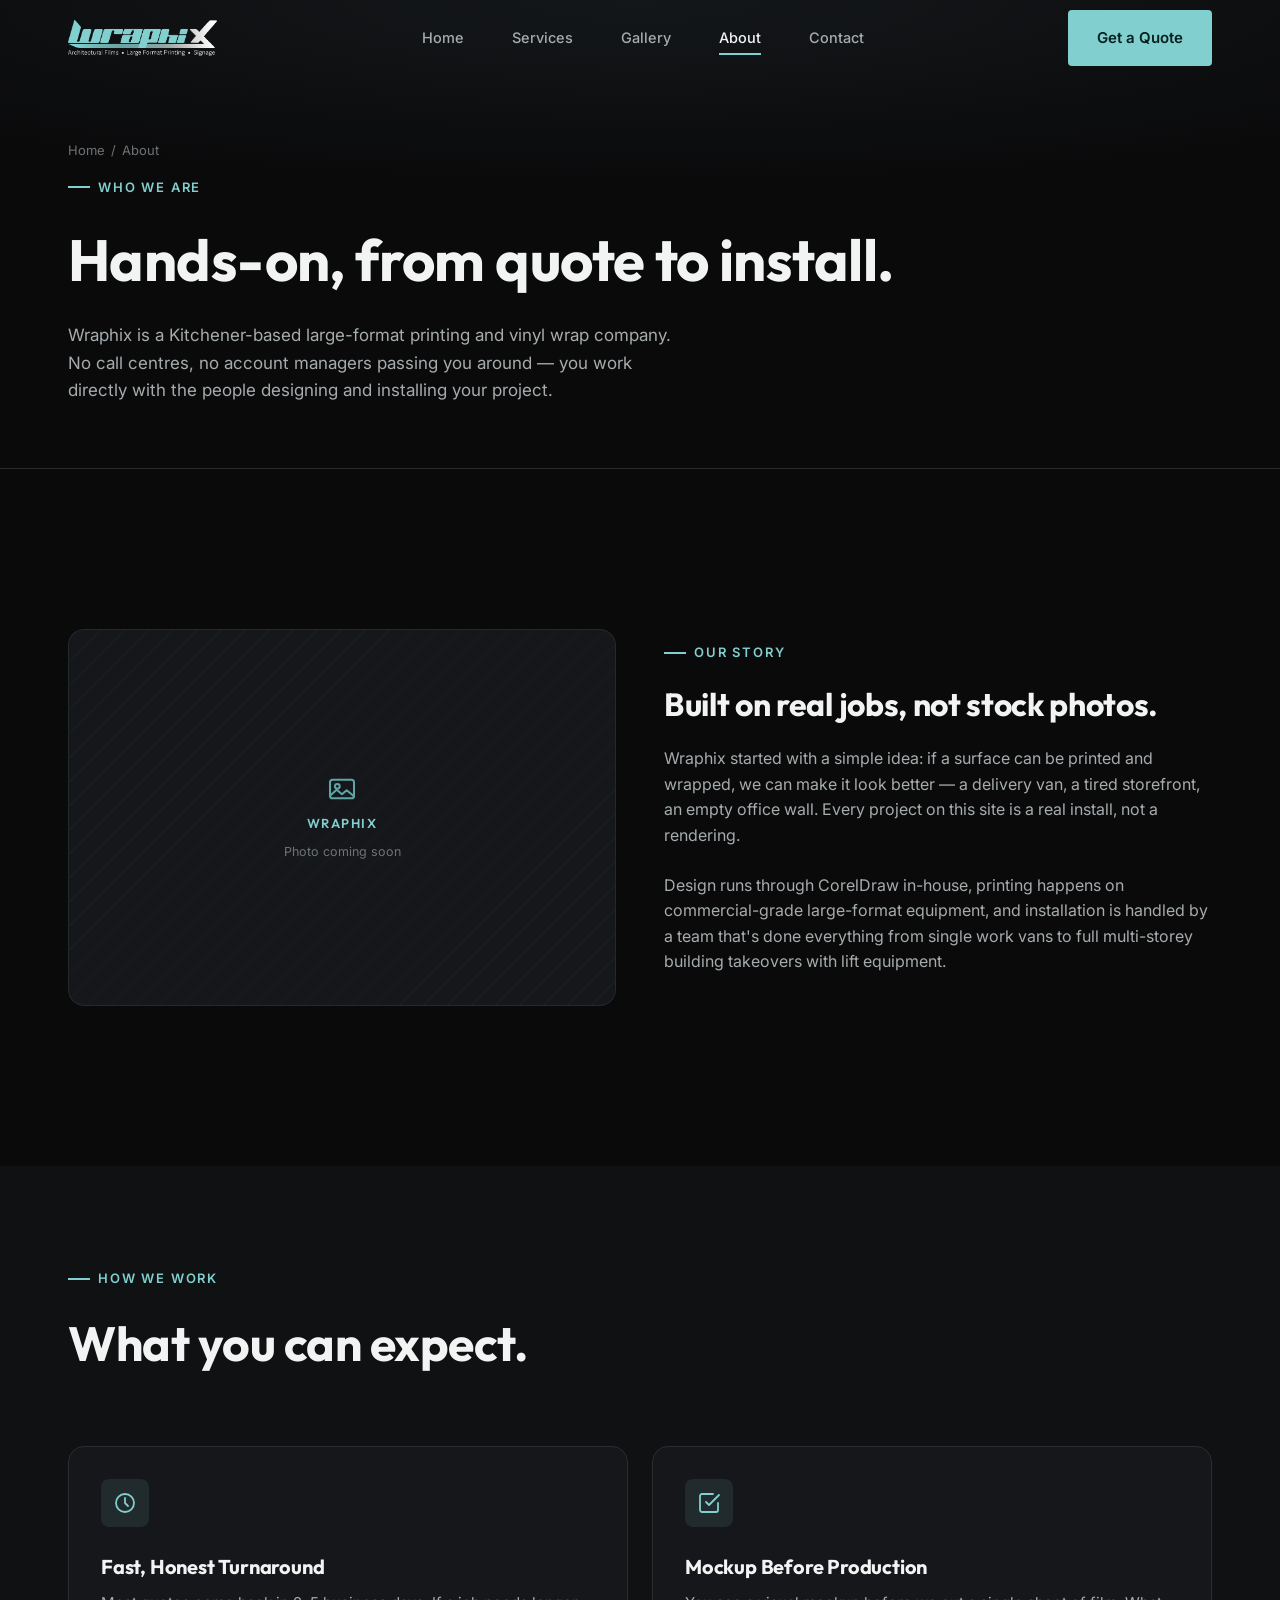
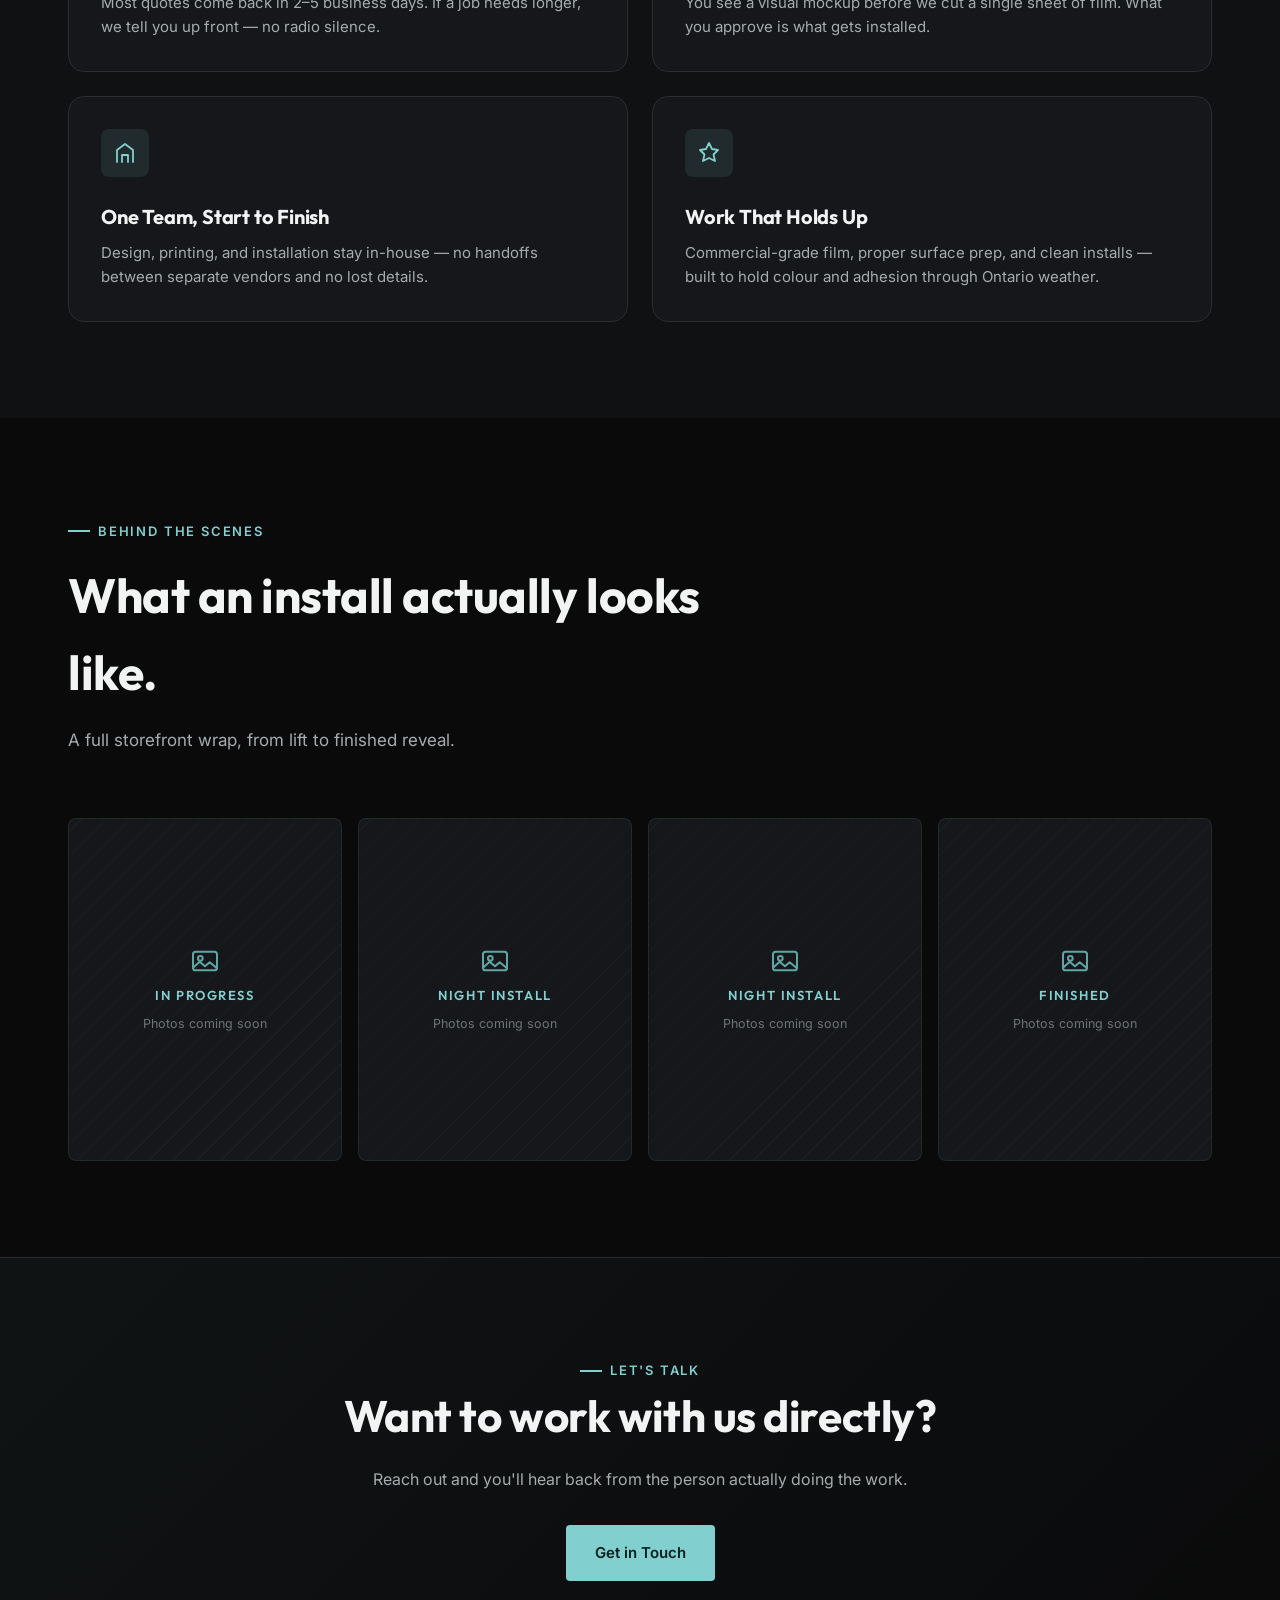
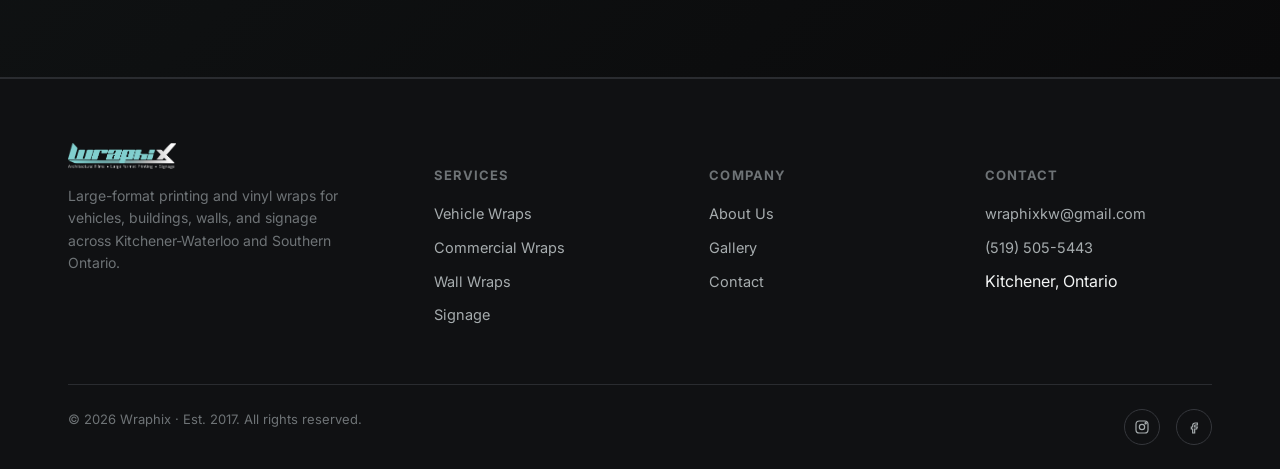
==== commit 4485a816: "Enlarge nav logo 20% (30->36px); add Est. 2017 to hero eyebrow and footers Co-Authored-By: Claude Fa" ====
--- a/about.html
+++ b/about.html
@@ -191,7 +191,7 @@
       </div>
     </div>
     <div class="footer__bottom">
-      <span>&copy; <span id="year"></span> Wraphix. All rights reserved.</span>
+      <span>&copy; <span id="year"></span> Wraphix · Est. 2017. All rights reserved.</span>
       <div class="social-row">
         <a href="#" aria-label="Instagram"><svg viewBox="0 0 24 24" fill="none" stroke="currentColor" stroke-width="1.8"><rect x="3" y="3" width="18" height="18" rx="5"/><circle cx="12" cy="12" r="4"/><circle cx="17.5" cy="6.5" r="1"/></svg></a>
         <a href="#" aria-label="Facebook"><svg viewBox="0 0 24 24" fill="none" stroke="currentColor" stroke-width="1.8"><path d="M14 9h3V6h-3a4 4 0 0 0-4 4v2H8v3h2v6h3v-6h3l1-3h-4v-2a1 1 0 0 1 1-1z"/></svg></a>
--- a/css/styles.css
+++ b/css/styles.css
@@ -183,7 +183,7 @@
   justify-content: space-between;
   gap: var(--space-4);
 }
-.nav__logo img { height: 30px; width: auto; }
+.nav__logo img { height: 36px; width: auto; }
 .nav__links {
   display: none;
   align-items: center;
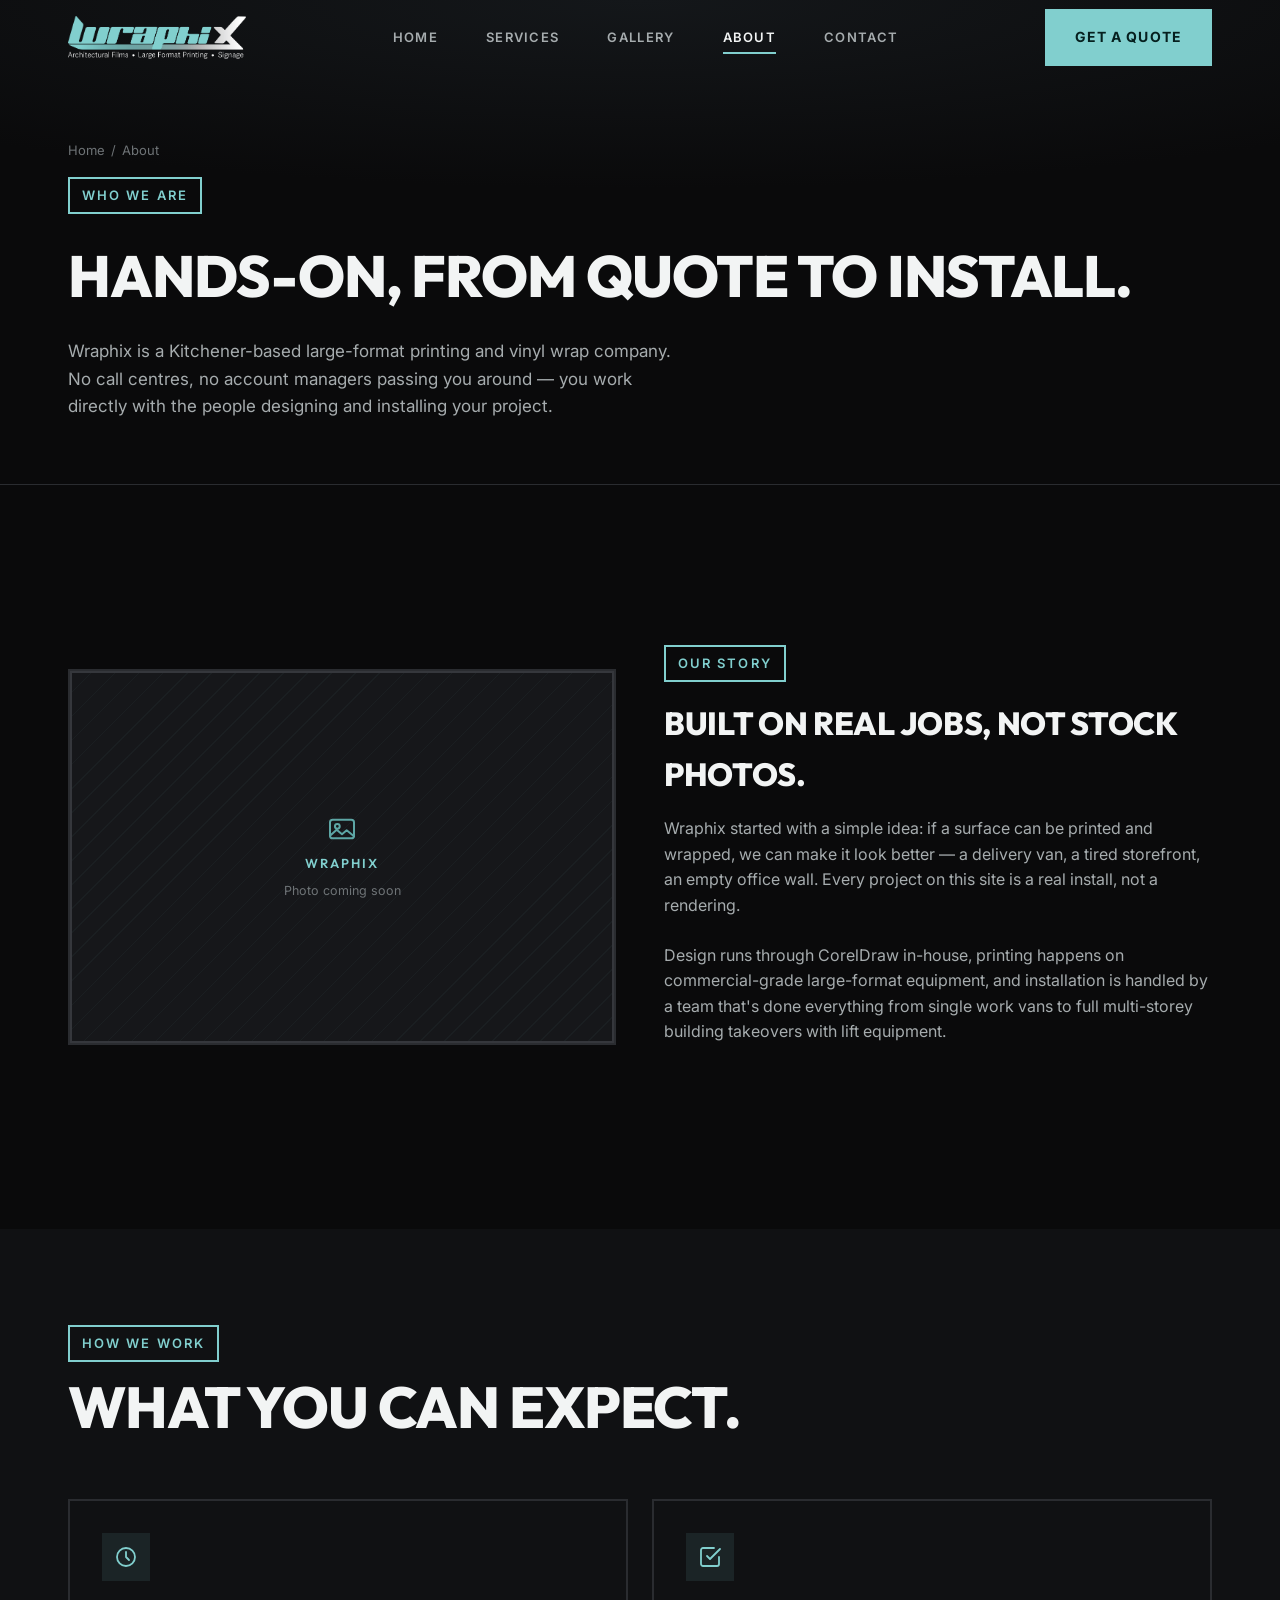
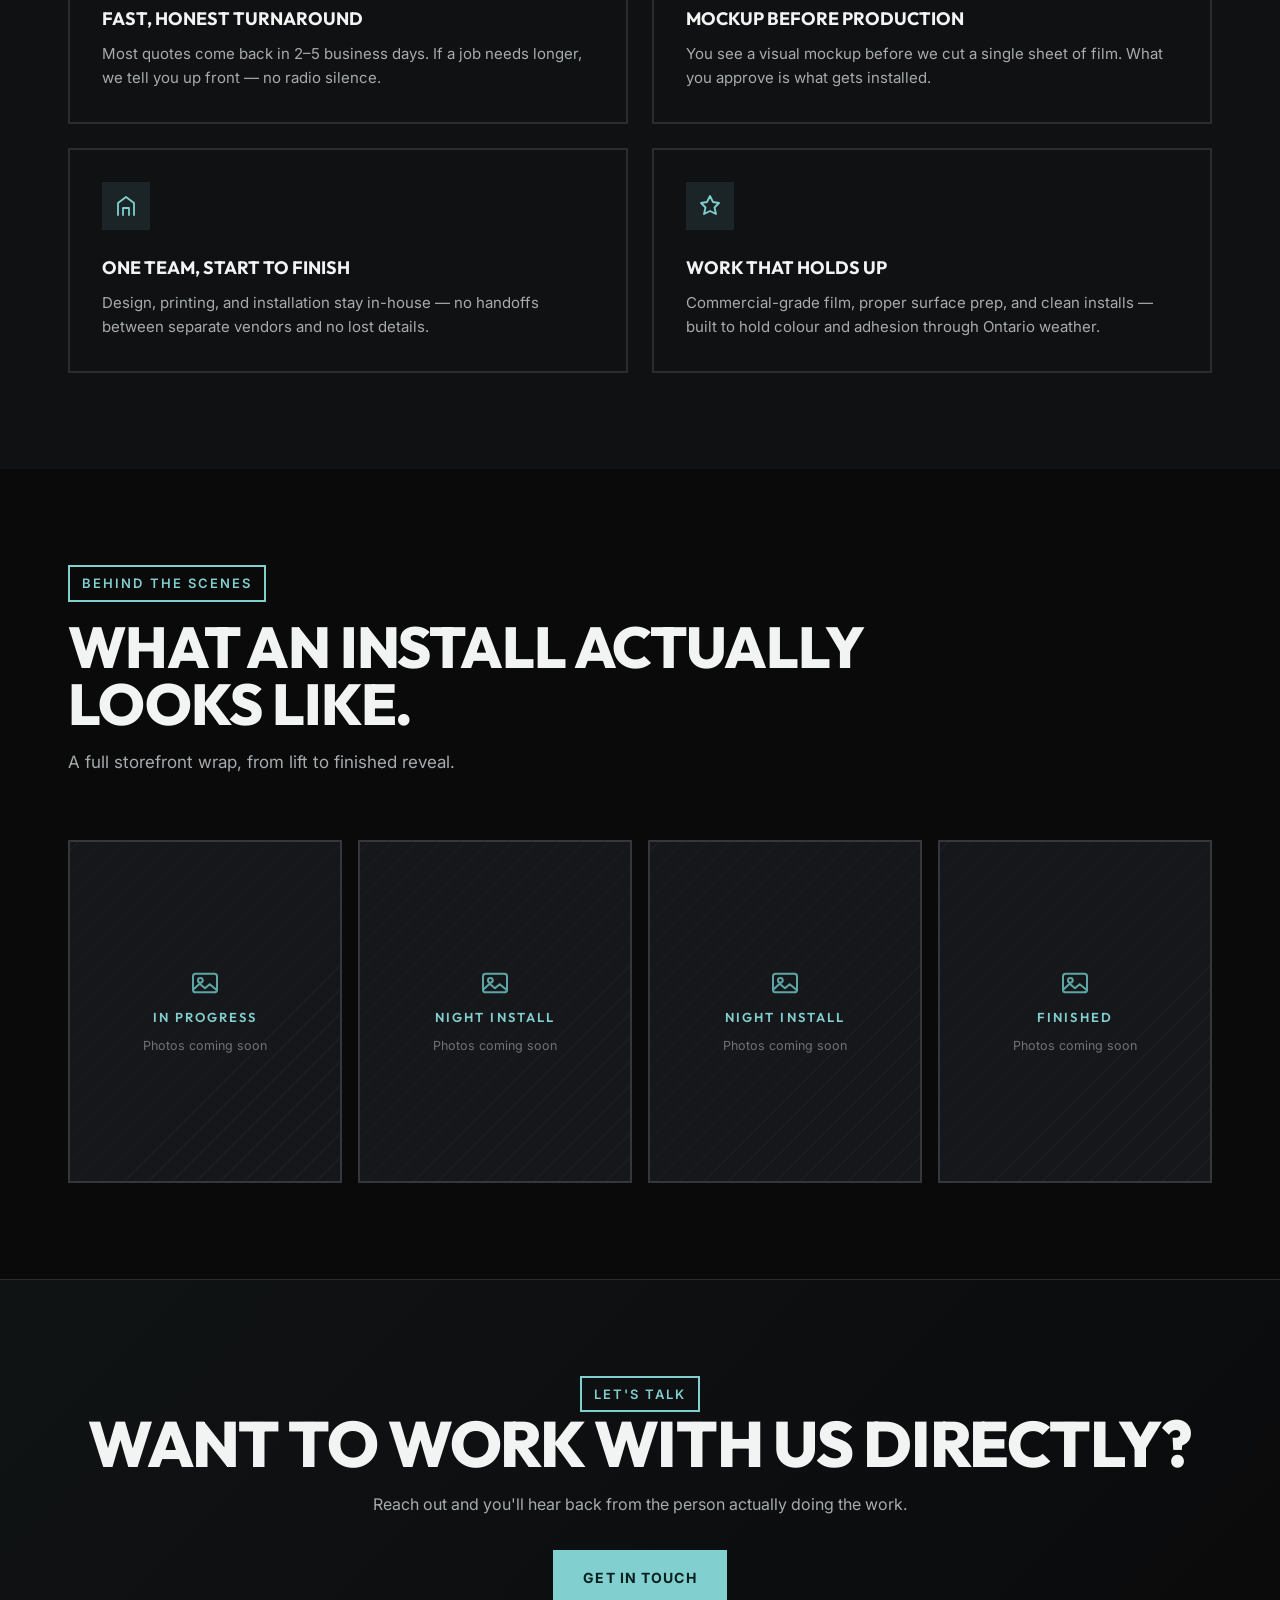
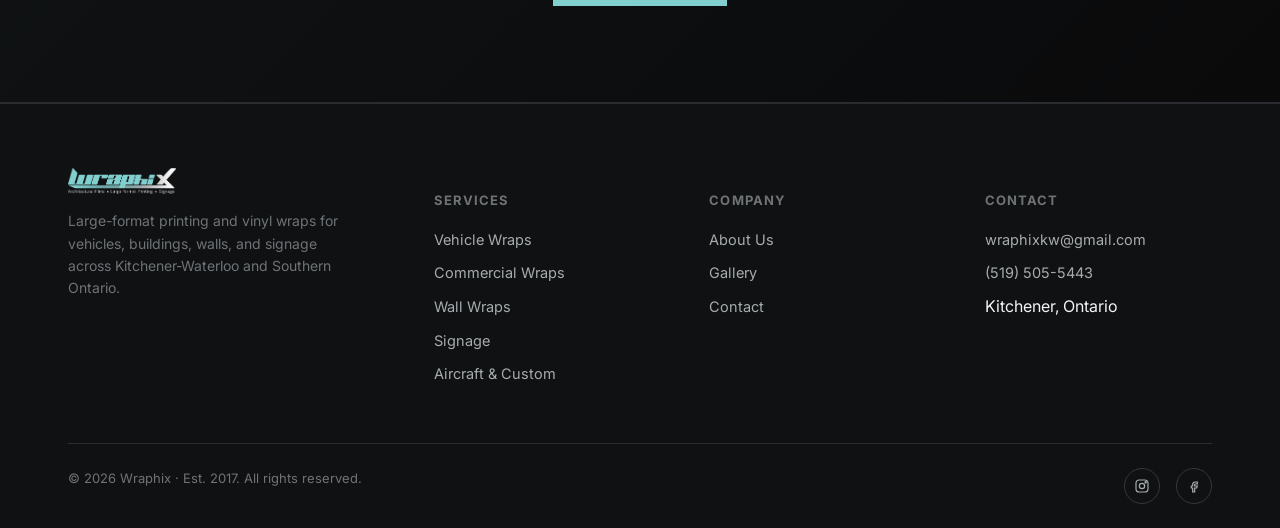
==== commit eb3668ac: "Add chrome + camo hero finishes, drop orange/gold; copy fixes + aircraft/custom service - Hero anima" ====
--- a/about.html
+++ b/about.html
@@ -171,6 +171,7 @@
           <li><a href="services.html#building-wraps">Commercial Wraps</a></li>
           <li><a href="services.html#wall-wraps">Wall Wraps</a></li>
           <li><a href="services.html#signage">Signage</a></li>
+          <li><a href="services.html#custom-wraps">Aircraft &amp; Custom</a></li>
         </ul>
       </div>
       <div>
--- a/css/styles.css
+++ b/css/styles.css
@@ -40,10 +40,10 @@
   --space-8: 96px;
   --space-9: 128px;
 
-  /* Radius */
-  --radius-sm: 4px;
-  --radius-md: 8px;
-  --radius-lg: 16px;
+  /* Radius — Kinetic Brutalism: hard edges everywhere */
+  --radius-sm: 0px;
+  --radius-md: 0px;
+  --radius-lg: 0px;
 
   /* Motion */
   --ease-out: cubic-bezier(0.16, 1, 0.3, 1);
@@ -183,7 +183,7 @@
   justify-content: space-between;
   gap: var(--space-4);
 }
-.nav__logo img { height: 36px; width: auto; }
+.nav__logo img { height: 43px; width: auto; }
 .nav__links {
   display: none;
   align-items: center;
@@ -883,3 +883,196 @@
 .media-placeholder__note { font-size: 12.5px; color: var(--color-text-dim); }
 .gallery-item--placeholder { cursor: default; }
 .gallery-item--placeholder:hover { transform: none; }
+
+/* ==========================================================================
+   KINETIC BRUTALISM OVERHAUL — ui-ux-pro-max design pass
+   Oversized uppercase display, 2px borders, hard edges,
+   Tiffany flood-inversion hovers, heavyweight marquee.
+   ========================================================================== */
+
+/* ---- Display type: oversized, uppercase, tight ---- */
+.hero__title, .section-head h2, .cta-band h2, .page-hero h1 {
+  text-transform: uppercase;
+  font-weight: 800;
+  letter-spacing: -0.02em;
+}
+.hero__title { font-size: clamp(44px, 9vw, 112px); line-height: 0.95; }
+/* Hero color sweep: outlined text with vinyl wrap colours flowing right-to-left.
+   Two stacked copies (inline-grid): bottom = seamless tiffany outline via
+   8-direction text-shadow (shadows trace the flattened silhouette — no interior
+   contour lines), top = gradient of wrap colours clipped to the letters.
+   Gradient holds two identical colour cycles so the loop is seamless. */
+.color-sweep { display: inline-grid; }
+.color-sweep > span { grid-area: 1 / 1; }
+.color-sweep__outline {
+  color: var(--color-black);
+  text-shadow:
+    2px 0 0 var(--color-tiffany), -2px 0 0 var(--color-tiffany),
+    0 2px 0 var(--color-tiffany), 0 -2px 0 var(--color-tiffany),
+    1.4px 1.4px 0 var(--color-tiffany), -1.4px 1.4px 0 var(--color-tiffany),
+    1.4px -1.4px 0 var(--color-tiffany), -1.4px -1.4px 0 var(--color-tiffany);
+}
+/* Each fill layer is one wrap swatch — flat colours plus chrome and camo
+   finishes. All layers stack in the grid; each flies in from beyond the right
+   screen edge, shakes into the outline, holds, darts out left, then parks
+   off-screen for the rest of the 21s cycle (7 designs x 3s, staggered via
+   negative delays). Patterned finishes need background-clip; flat colours
+   don't, so old browsers still get a working colour cycle. */
+.color-sweep__fill {
+  text-shadow: none;
+  will-change: transform;
+  animation: flyShake 21s ease-in-out infinite;
+}
+.fill--tiffany { color: #81cfce; animation-delay: -21s; }
+.fill--chrome  { color: #c9d2d6; animation-delay: -18s; }
+.fill--magenta { color: #ec4899; animation-delay: -15s; }
+.fill--camo    { color: #8a9194; animation-delay: -12s; }
+.fill--purple  { color: #8b5cf6; animation-delay: -9s;  }
+.fill--white   { color: #f5f7f7; animation-delay: -6s;  }
+.fill--lime    { color: #a3e635; animation-delay: -3s;  }
+@supports ((-webkit-background-clip: text) or (background-clip: text)) {
+  /* Chrome: mirror-polish vertical gradient with a dark horizon band */
+  .fill--chrome {
+    color: transparent;
+    background-image: linear-gradient(180deg,
+      #f9fbfc 0%, #dfe7ea 12%, #b9c4c9 26%, #eef3f4 36%,
+      #8b979d 47%, #3f484d 52%, #a7b2b8 58%, #e6edef 72%,
+      #98a4aa 86%, #d4dcdf 100%);
+    -webkit-background-clip: text;
+    background-clip: text;
+  }
+  /* Camo: white / grey / charcoal / tiffany blobs on a slate base (inline SVG) */
+  .fill--camo {
+    color: transparent;
+    background-image: url("data:image/svg+xml,<svg xmlns='http://www.w3.org/2000/svg' width='260' height='260'><rect width='260' height='260' fill='%23666e72'/><path d='M20 40 q30 -35 70 -18 q45 12 30 45 q-14 30 -55 25 Q15 85 20 40Z' fill='%23e8eef0'/><path d='M150 20 q40 -25 75 0 q30 22 10 50 q-22 28 -60 15 q-38 -14 -25 -65Z' fill='%2381cfce'/><path d='M40 150 q35 -20 65 5 q28 25 5 55 q-25 30 -60 12 q-32 -18 -10 -72Z' fill='%232b3236'/><path d='M170 140 q45 -18 70 15 q20 30 -10 55 q-32 25 -62 2 q-28 -22 2 -72Z' fill='%23e8eef0'/><path d='M100 90 q30 -18 55 5 q22 22 0 45 q-25 25 -52 8 q-25 -16 -3 -58Z' fill='%23394247'/><path d='M-10 220 q28 -25 60 -5 q30 20 10 45 l-80 0Z' fill='%2381cfce'/><path d='M210 60 q25 -15 45 5 l0 45 q-30 15 -48 -8 q-15 -20 3 -42Z' fill='%232b3236'/></svg>");
+    background-size: 210px 210px;
+    -webkit-background-clip: text;
+    background-clip: text;
+  }
+}
+/* Per 3s slot of the 21s cycle: fly in fast from beyond the right screen
+   edge -> overshoot -> shake back and forth into the outline -> hold ~2s ->
+   dart out left -> park off-screen until the next lap. */
+@keyframes flyShake {
+  0%      { transform: translateX(120vw); }
+  1.71%   { transform: translateX(-14px); }
+  2.19%   { transform: translateX(9px); }
+  2.67%   { transform: translateX(-4px); }
+  3.33%   { transform: translateX(0); }
+  13.10%  { transform: translateX(0); }
+  13.81%  { transform: translateX(-130vw); }
+  13.83%  { transform: translateX(120vw); }
+  100%    { transform: translateX(120vw); }
+}
+@media (prefers-reduced-motion: reduce) {
+  .color-sweep__fill { animation: none; visibility: hidden; }
+  .fill--tiffany { visibility: visible; }
+}
+.section-head { max-width: 860px; }
+.section-head h2 { font-size: clamp(34px, 4.5vw, 58px); line-height: 1.0; }
+.cta-band h2 { font-size: clamp(34px, 5vw, 64px); line-height: 1.0; }
+.service-detail__body h3 { text-transform: uppercase; font-weight: 800; letter-spacing: -0.01em; }
+.card h3 { text-transform: uppercase; font-weight: 700; font-size: 18px; letter-spacing: 0; }
+
+/* ---- Eyebrows: boxed tags ---- */
+.eyebrow {
+  border: 2px solid var(--color-tiffany);
+  padding: 6px 12px;
+  letter-spacing: 0.16em;
+}
+.eyebrow::before { display: none; }
+
+/* ---- Buttons: square, uppercase, 100ms flood inversion ---- */
+.btn {
+  border-radius: 0;
+  border-width: 2px;
+  text-transform: uppercase;
+  letter-spacing: 0.08em;
+  font-weight: 700;
+  font-size: 14px;
+  transition: transform 100ms var(--ease-out), background 100ms linear, border-color 100ms linear, color 100ms linear;
+}
+.btn-primary { border-color: var(--color-tiffany); }
+.btn-primary:hover {
+  background: transparent;
+  color: var(--color-tiffany);
+  box-shadow: none;
+}
+.btn-outline { border-color: var(--color-text); }
+.btn-outline:hover {
+  background: var(--color-tiffany);
+  border-color: var(--color-tiffany);
+  color: #06201f;
+}
+
+/* ---- Nav: uppercase labels ---- */
+.nav__links a {
+  text-transform: uppercase;
+  font-size: 13px;
+  letter-spacing: 0.1em;
+  font-weight: 600;
+}
+.mobile-menu a { text-transform: uppercase; font-weight: 800; }
+
+/* ---- Cards: 2px borders, hard offset shadow, tiffany flood on hover ---- */
+.card {
+  background: transparent;
+  border-width: 2px;
+  transition: border-color 120ms linear, background 120ms linear, transform 120ms var(--ease-out), box-shadow 120ms var(--ease-out);
+}
+.card:hover {
+  background: var(--color-tiffany);
+  border-color: var(--color-tiffany);
+  transform: translate(-4px, -4px);
+  box-shadow: 6px 6px 0 rgba(129, 207, 206, 0.3);
+}
+.card:hover h3, .card:hover .card__link { color: #06201f; }
+.card:hover p { color: rgba(6, 32, 31, 0.78); }
+.card:hover .card__icon { background: #06201f; color: var(--color-tiffany); transform: none; }
+.card__icon { border-radius: 0; }
+
+/* ---- Marquee: heavyweight, alternating outline ---- */
+.marquee { border-top-width: 2px; border-bottom-width: 2px; padding: var(--space-4) 0; }
+.marquee__track span {
+  font-size: clamp(28px, 4vw, 46px);
+  font-weight: 800;
+  text-transform: uppercase;
+  color: var(--color-text);
+  letter-spacing: -0.01em;
+}
+.marquee__track span:nth-child(even) {
+  color: var(--color-black);
+  text-shadow:
+    1.5px 0 0 var(--color-text-dim), -1.5px 0 0 var(--color-text-dim),
+    0 1.5px 0 var(--color-text-dim), 0 -1.5px 0 var(--color-text-dim),
+    1px 1px 0 var(--color-text-dim), -1px 1px 0 var(--color-text-dim),
+    1px -1px 0 var(--color-text-dim), -1px -1px 0 var(--color-text-dim);
+}
+
+/* ---- Stats: heavier numbers ---- */
+.hero__stat-num { font-weight: 800; font-size: clamp(26px, 3vw, 38px); letter-spacing: -0.01em; }
+
+/* ---- Gallery filter: square tags, flood active ---- */
+.filter-btn {
+  border-radius: 0;
+  border-width: 2px;
+  text-transform: uppercase;
+  letter-spacing: 0.08em;
+  font-weight: 700;
+  transition: background 100ms linear, color 100ms linear, border-color 100ms linear;
+}
+.filter-btn.is-active {
+  background: var(--color-tiffany);
+  color: #06201f;
+  border-color: var(--color-tiffany);
+}
+
+/* ---- Media frames & placeholders: 2px hard borders ---- */
+.service-detail__media { border: 2px solid var(--color-border); }
+.media-placeholder { border-width: 2px; border-color: var(--color-border-light); }
+.media-placeholder__tag { letter-spacing: 0.16em; }
+
+/* ---- Forms: square fields, 2px borders ---- */
+.field input, .field select, .field textarea { border-radius: 0; border-width: 2px; }
+.field input:focus, .field select:focus, .field textarea:focus { box-shadow: 4px 4px 0 var(--color-tiffany-20); }
+.field label { text-transform: uppercase; font-size: 12px; letter-spacing: 0.1em; }
